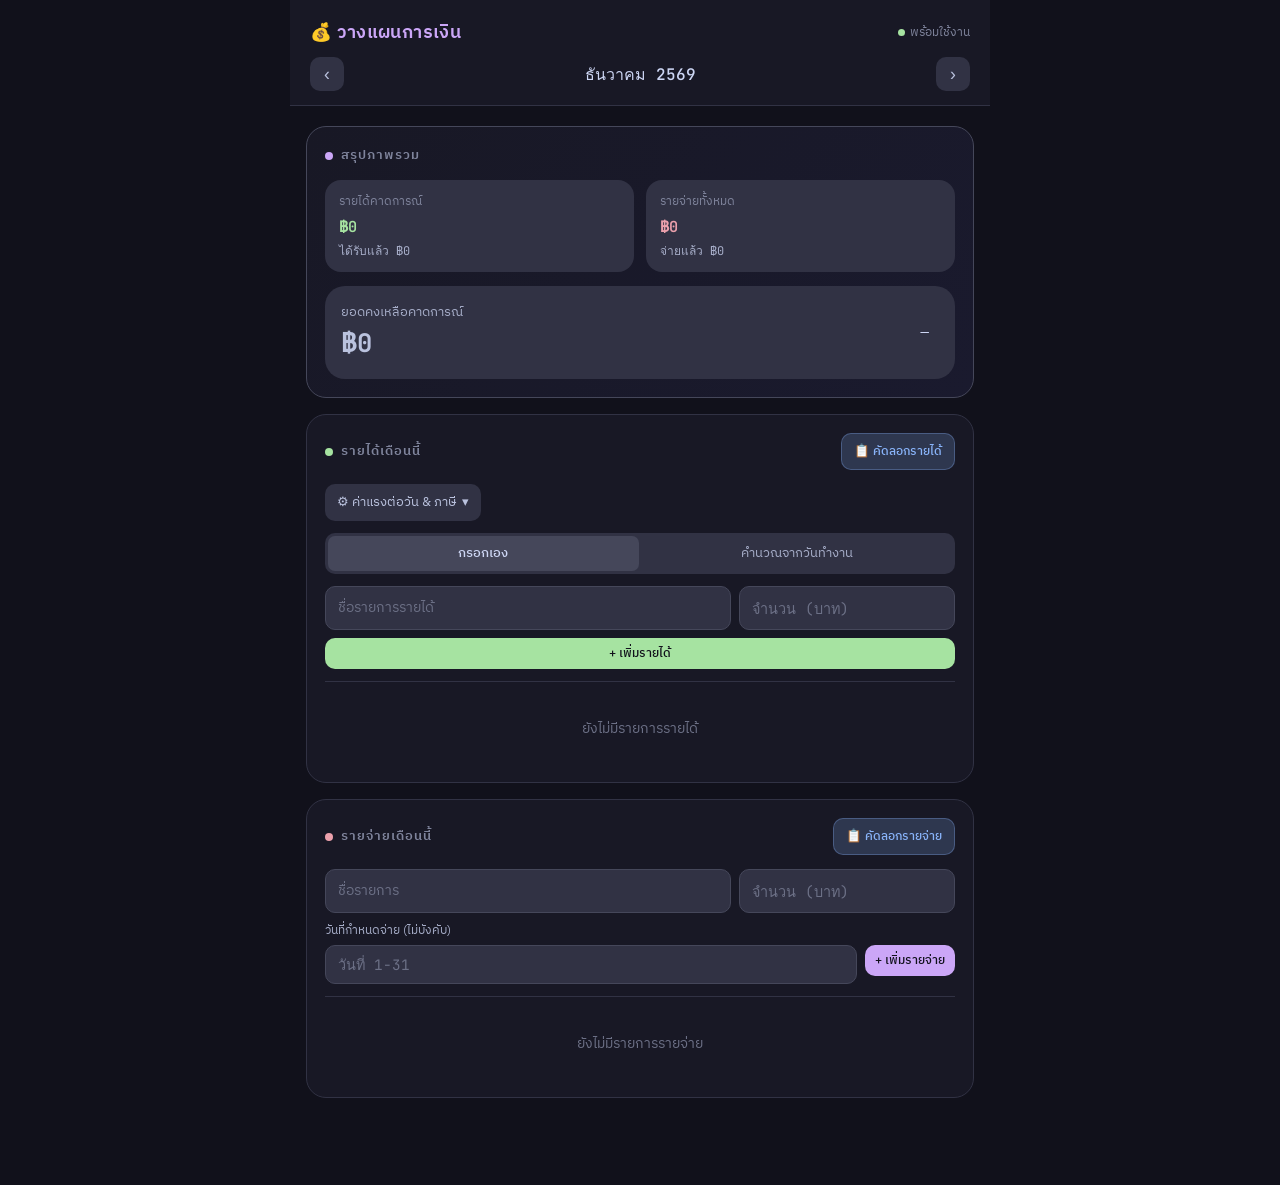
==== monthly-planner.html @ a87d0f96 "init monthly plan" ====
<!DOCTYPE html>
<html lang="th">
<head>
<meta charset="UTF-8">
<meta name="viewport" content="width=device-width, initial-scale=1.0">
<title>วางแผนการเงิน</title>
<link rel="preconnect" href="https://fonts.googleapis.com">
<link href="https://fonts.googleapis.com/css2?family=IBM+Plex+Sans+Thai:wght@300;400;500;600;700&family=JetBrains+Mono:wght@400;500;600&display=swap" rel="stylesheet">
<style>
  *, *::before, *::after { box-sizing: border-box; margin: 0; padding: 0; }
  :root {
    --base: #1e1e2e; --mantle: #181825; --crust: #11111b;
    --surface0: #313244; --surface1: #45475a; --surface2: #585b70;
    --overlay0: #6c7086; --overlay1: #7f849c; --overlay2: #9399b2;
    --subtext0: #a6adc8; --subtext1: #bac2de; --text: #cdd6f4;
    --blue: #89b4fa; --teal: #94e2d5; --green: #a6e3a1;
    --yellow: #f9e2af; --peach: #fab387; --maroon: #eba0ac;
    --red: #f38ba8; --mauve: #cba6f7;
    --r: 16px; --r-sm: 10px; --r-lg: 20px;
  }
  html { font-size: 16px; }
  body { background: var(--crust); color: var(--text); font-family: 'IBM Plex Sans Thai', sans-serif; min-height: 100vh; padding-bottom: 80px; }
  .app { max-width: 700px; margin: 0 auto; padding: 0 16px; }

  .app-header { background: var(--mantle); border-bottom: 1px solid var(--surface0); padding: 18px 20px 14px; margin: 0 -16px 20px; position: sticky; top: 0; z-index: 100; }
  .header-top { display: flex; align-items: center; justify-content: space-between; }
  .header-title { font-size: 1.1rem; font-weight: 600; color: var(--mauve); letter-spacing: .02em; }
  .sync-status { font-size: .72rem; display: flex; align-items: center; gap: 5px; }
  .sync-dot { width: 7px; height: 7px; border-radius: 50%; background: var(--overlay0); }
  .sync-dot.ok { background: var(--green); }
  .sync-dot.busy { background: var(--yellow); animation: pulse .8s infinite; }
  .sync-dot.err { background: var(--red); }
  @keyframes pulse { 0%,100%{opacity:1} 50%{opacity:.4} }
  .month-nav { display: flex; align-items: center; gap: 12px; margin-top: 10px; }
  .month-label { font-family: 'JetBrains Mono', monospace; font-size: 1rem; color: var(--text); font-weight: 500; flex: 1; text-align: center; }
  .nav-btn { background: var(--surface0); border: none; color: var(--subtext1); border-radius: var(--r-sm); width: 34px; height: 34px; cursor: pointer; font-size: 1.1rem; display: flex; align-items: center; justify-content: center; transition: background .15s; }
  .nav-btn:hover { background: var(--surface1); color: var(--text); }

  .card { background: var(--mantle); border-radius: var(--r-lg); border: 1px solid var(--surface0); padding: 18px; margin-bottom: 16px; }
  .card-title { font-size: .8rem; font-weight: 600; letter-spacing: .08em; text-transform: uppercase; color: var(--overlay1); margin-bottom: 14px; display: flex; align-items: center; gap: 8px; }
  .card-title .dot { width: 8px; height: 8px; border-radius: 50%; flex-shrink: 0; }
  .card-title-row { display: flex; align-items: center; justify-content: space-between; margin-bottom: 14px; }
  .card-title-row .card-title { margin-bottom: 0; }

  .summary-card { background: linear-gradient(135deg, var(--mantle) 0%, #1a1a2e 100%); border-color: var(--surface1); }
  .summary-grid { display: grid; grid-template-columns: 1fr 1fr; gap: 12px; margin-bottom: 14px; }
  .summary-item { background: var(--surface0); border-radius: var(--r); padding: 12px 14px; }
  .summary-item-label { font-size: .72rem; color: var(--overlay1); margin-bottom: 4px; }
  .summary-item-value { font-family: 'JetBrains Mono', monospace; font-size: .95rem; font-weight: 600; }
  .summary-item-sub { font-family: 'JetBrains Mono', monospace; font-size: .75rem; color: var(--subtext0); margin-top: 2px; }
  .balance-block { background: var(--surface0); border-radius: var(--r-lg); padding: 16px; display: flex; align-items: center; justify-content: space-between; gap: 12px; }
  .balance-label { font-size: .8rem; color: var(--subtext0); }
  .balance-value { font-family: 'JetBrains Mono', monospace; font-size: 1.6rem; font-weight: 700; }
  .badge { padding: 4px 10px; border-radius: 20px; font-size: .72rem; font-weight: 600; white-space: nowrap; }
  .badge-ok { background: color-mix(in srgb, var(--green) 20%, transparent); color: var(--green); }
  .badge-warn { background: color-mix(in srgb, var(--peach) 20%, transparent); color: var(--peach); }

  .settings-toggle { background: var(--surface0); border: none; color: var(--subtext1); border-radius: var(--r-sm); padding: 8px 12px; font-size: .8rem; cursor: pointer; display: flex; align-items: center; gap: 6px; font-family: 'IBM Plex Sans Thai', sans-serif; transition: background .15s; margin-bottom: 12px; }
  .settings-toggle:hover { background: var(--surface1); color: var(--text); }
  .settings-body { display: none; }
  .settings-body.open { display: block; }
  .settings-row { display: flex; gap: 10px; align-items: flex-end; }
  .field-group { flex: 1; }
  .field-label { font-size: .75rem; color: var(--subtext0); margin-bottom: 5px; }

  input[type=text], input[type=number] { background: var(--surface0); border: 1px solid var(--surface1); color: var(--text); border-radius: var(--r-sm); padding: 9px 12px; font-family: 'IBM Plex Sans Thai', sans-serif; font-size: .9rem; width: 100%; outline: none; transition: border-color .15s; }
  input[type=text]:focus, input[type=number]:focus { border-color: var(--mauve); }
  input[type=number] { font-family: 'JetBrains Mono', monospace; }
  input::placeholder { color: var(--overlay0); }

  .mode-tabs { display: flex; background: var(--surface0); border-radius: var(--r-sm); padding: 3px; gap: 3px; margin-bottom: 12px; }
  .mode-tab { flex: 1; padding: 7px; border: none; border-radius: 7px; cursor: pointer; font-family: 'IBM Plex Sans Thai', sans-serif; font-size: .8rem; background: transparent; color: var(--subtext0); transition: all .15s; }
  .mode-tab.active { background: var(--surface1); color: var(--text); font-weight: 500; }

  .add-form { display: flex; flex-direction: column; gap: 8px; }
  .add-row { display: flex; gap: 8px; }
  .preview-box { background: var(--surface0); border-radius: var(--r-sm); padding: 10px 12px; font-family: 'JetBrains Mono', monospace; font-size: .82rem; color: var(--teal); display: none; }
  .preview-box.show { display: block; }

  .btn { padding: 9px 16px; border-radius: var(--r-sm); border: none; cursor: pointer; font-family: 'IBM Plex Sans Thai', sans-serif; font-size: .85rem; font-weight: 500; transition: opacity .15s; white-space: nowrap; }
  .btn:hover { opacity: .85; }
  .btn-primary { background: var(--mauve); color: var(--crust); }
  .btn-green { background: var(--green); color: var(--crust); }
  .btn-sm { padding: 5px 10px; font-size: .78rem; }
  .btn-ghost { background: var(--surface0); color: var(--subtext1); border: 1px solid var(--surface1); }
  .btn-ghost:hover { background: var(--surface1); color: var(--text); opacity: 1; }
  .btn-copy { background: color-mix(in srgb, var(--blue) 20%, transparent); color: var(--blue); border: 1px solid color-mix(in srgb, var(--blue) 30%, transparent); font-size: .78rem; padding: 7px 12px; }

  .item-list { display: flex; flex-direction: column; gap: 6px; }
  .item { background: var(--surface0); border-radius: var(--r); padding: 11px 12px; display: flex; align-items: center; gap: 10px; border: 1px solid transparent; transition: border-color .15s; }
  .item:hover { border-color: var(--surface1); }
  .item.done { opacity: .5; }
  .item.done .item-name { text-decoration: line-through; color: var(--overlay0); }
  .item-check { width: 20px; height: 20px; border-radius: 6px; border: 2px solid var(--surface2); background: transparent; cursor: pointer; flex-shrink: 0; display: flex; align-items: center; justify-content: center; transition: all .15s; }
  .item-check.checked-green { border-color: var(--green); background: color-mix(in srgb, var(--green) 25%, transparent); }
  .item-check.checked-mauve { border-color: var(--mauve); background: color-mix(in srgb, var(--mauve) 25%, transparent); }
  .item-check svg { display: none; }
  .item-check.checked-green svg, .item-check.checked-mauve svg { display: block; }
  .item-name { flex: 1; font-size: .9rem; min-width: 0; }
  .item-amount { font-family: 'JetBrains Mono', monospace; font-size: .88rem; font-weight: 500; flex-shrink: 0; }
  .item-due { font-size: .73rem; color: var(--overlay1); flex-shrink: 0; }
  .item-actions { display: flex; gap: 2px; flex-shrink: 0; }
  .item-btn { background: transparent; border: none; color: var(--overlay0); cursor: pointer; padding: 3px 5px; border-radius: 4px; font-size: .85rem; transition: color .15s; line-height: 1; }
  .item-btn:hover { color: var(--text); }
  .item-btn.delete:hover { color: var(--red); }
  .item-btn.edit:hover { color: var(--blue); }

  .divider { border: none; border-top: 1px solid var(--surface0); margin: 12px 0; }
  .empty-state { text-align: center; color: var(--overlay0); font-size: .85rem; padding: 24px; }

  /* Paste Modal */
  .modal-overlay { position: fixed; inset: 0; background: rgba(0,0,0,.6); z-index: 200; display: flex; align-items: center; justify-content: center; padding: 20px; opacity: 0; pointer-events: none; transition: opacity .2s; }
  .modal-overlay.open { opacity: 1; pointer-events: all; }
  .modal { background: var(--mantle); border: 1px solid var(--surface1); border-radius: var(--r-lg); padding: 22px; width: 100%; max-width: 360px; }
  .modal-title { font-size: .95rem; font-weight: 600; color: var(--text); margin-bottom: 16px; }
  .modal-body { display: flex; flex-direction: column; gap: 10px; margin-bottom: 16px; }
  .modal-footer { display: flex; gap: 8px; justify-content: flex-end; }
  .month-grid { display: grid; grid-template-columns: repeat(3,1fr); gap: 6px; margin-top: 8px; }
  .month-opt { background: var(--surface0); border: 1px solid var(--surface1); color: var(--subtext1); border-radius: var(--r-sm); padding: 8px 4px; cursor: pointer; font-family: 'IBM Plex Sans Thai', sans-serif; font-size: .8rem; text-align: center; transition: all .15s; }
  .month-opt:hover { background: var(--surface1); color: var(--text); }
  .month-opt.selected { background: color-mix(in srgb, var(--blue) 25%, transparent); border-color: var(--blue); color: var(--blue); }
  .year-row { display: flex; align-items: center; gap: 10px; justify-content: center; margin-bottom: 6px; }
  .year-val { font-family: 'JetBrains Mono', monospace; font-weight: 600; color: var(--text); min-width: 60px; text-align: center; }

  /* Toast */
  .toast { position: fixed; bottom: 24px; left: 50%; transform: translateX(-50%) translateY(20px); background: var(--surface1); color: var(--text); padding: 10px 18px; border-radius: 20px; font-size: .82rem; opacity: 0; transition: all .3s; z-index: 300; white-space: nowrap; pointer-events: none; }
  .toast.show { opacity: 1; transform: translateX(-50%) translateY(0); }

  @media (max-width: 480px) {
    .summary-grid { grid-template-columns: 1fr; }
    .add-row { flex-direction: column; }
    .balance-value { font-size: 1.3rem; }
  }
</style>
</head>
<body>
<div class="app">
  <div class="app-header">
    <div class="header-top">
      <div class="header-title">💰 วางแผนการเงิน</div>
      <div class="sync-status">
        <div class="sync-dot" id="syncDot"></div>
        <span id="syncLabel" style="color:var(--overlay1)">—</span>
      </div>
    </div>
    <div class="month-nav">
      <button class="nav-btn" id="prevMonthBtn">‹</button>
      <div class="month-label" id="monthLabel">—</div>
      <button class="nav-btn" id="nextMonthBtn">›</button>
    </div>
  </div>

  <!-- Summary -->
  <div class="card summary-card">
    <div class="card-title"><span class="dot" style="background:var(--mauve)"></span>สรุปภาพรวม</div>
    <div class="summary-grid">
      <div class="summary-item">
        <div class="summary-item-label">รายได้คาดการณ์</div>
        <div class="summary-item-value" style="color:var(--green)" id="sumIncome">฿0</div>
        <div class="summary-item-sub" id="sumIncomeReceived">ได้รับแล้ว ฿0</div>
      </div>
      <div class="summary-item">
        <div class="summary-item-label">รายจ่ายทั้งหมด</div>
        <div class="summary-item-value" style="color:var(--maroon)" id="sumExpense">฿0</div>
        <div class="summary-item-sub" id="sumExpensePaid">จ่ายแล้ว ฿0</div>
      </div>
    </div>
    <div class="balance-block">
      <div>
        <div class="balance-label">ยอดคงเหลือคาดการณ์</div>
        <div class="balance-value" id="balanceValue">฿0</div>
      </div>
      <span class="badge" id="balanceBadge">—</span>
    </div>
    <div id="copyBanner" style="display:none;margin-top:12px;">
      <button class="btn btn-copy" id="copyFromPrevBtn">📋 คัดลอกรายการจากเดือนก่อนหน้า</button>
    </div>
  </div>

  <!-- Income -->
  <div class="card">
    <div class="card-title-row">
      <div class="card-title"><span class="dot" style="background:var(--green)"></span>รายได้เดือนนี้</div>
      <button class="btn btn-copy btn-sm" id="copyIncomeBtn">📋 คัดลอกรายได้</button>
    </div>
    <button class="settings-toggle" id="settingsToggle">⚙ ค่าแรงต่อวัน & ภาษี <span id="settingsChevron">▾</span></button>
    <div class="settings-body" id="settingsBody">
      <div class="settings-row">
        <div class="field-group">
          <div class="field-label">ค่าแรงต่อวัน (บาท)</div>
          <input type="number" id="dailyWage" placeholder="เช่น 800" min="0">
        </div>
        <div class="field-group">
          <div class="field-label">ภาษีหัก ณ ที่จ่าย (%)</div>
          <input type="number" id="taxRate" placeholder="เช่น 3" min="0" max="100" step="0.1">
        </div>
        <button class="btn btn-ghost btn-sm" id="saveProfileBtn" style="margin-bottom:1px">บันทึก</button>
      </div>
      <div style="margin-top:8px;font-size:.75rem;color:var(--overlay1)" id="profileStatus"></div>
      <hr class="divider">
    </div>
    <div class="mode-tabs">
      <button class="mode-tab active" data-mode="manual">กรอกเอง</button>
      <button class="mode-tab" data-mode="calc">คำนวณจากวันทำงาน</button>
    </div>
    <div id="modeManual" class="add-form">
      <div class="add-row">
        <input type="text" id="incomeNameManual" placeholder="ชื่อรายการรายได้" style="flex:2">
        <input type="number" id="incomeAmountManual" placeholder="จำนวน (บาท)" style="flex:1">
      </div>
      <button class="btn btn-green btn-sm" id="addIncomeManualBtn">+ เพิ่มรายได้</button>
    </div>
    <div id="modeCalc" class="add-form" style="display:none">
      <div class="add-row">
        <input type="text" id="incomeNameCalc" placeholder="ชื่อรายการ" style="flex:2">
        <input type="number" id="workDays" placeholder="จำนวนวัน" style="flex:1" min="0">
      </div>
      <div class="preview-box" id="calcPreview"></div>
      <button class="btn btn-green btn-sm" id="addIncomeCalcBtn">+ เพิ่มรายได้</button>
    </div>
    <hr class="divider">
    <div class="item-list" id="incomeList"></div>
  </div>

  <!-- Expense -->
  <div class="card">
    <div class="card-title-row">
      <div class="card-title"><span class="dot" style="background:var(--maroon)"></span>รายจ่ายเดือนนี้</div>
      <button class="btn btn-copy btn-sm" id="copyExpenseBtn">📋 คัดลอกรายจ่าย</button>
    </div>
    <div class="add-form">
      <div class="add-row">
        <input type="text" id="expenseName" placeholder="ชื่อรายการ" style="flex:2">
        <input type="number" id="expenseAmount" placeholder="จำนวน (บาท)" style="flex:1">
      </div>
      <div class="add-row" style="align-items:center">
        <div class="field-group">
          <div class="field-label">วันที่กำหนดจ่าย (ไม่บังคับ)</div>
          <input type="number" id="expenseDueDay" placeholder="วันที่ 1-31" min="1" max="31">
        </div>
        <button class="btn btn-primary btn-sm" id="addExpenseBtn" style="margin-top:16px">+ เพิ่มรายจ่าย</button>
      </div>
    </div>
    <hr class="divider">
    <div class="item-list" id="expenseList"></div>
  </div>
</div>

<!-- Paste Modal -->
<div class="modal-overlay" id="pasteModal">
  <div class="modal">
    <div class="modal-title" id="pasteModalTitle">วางรายการไปยังเดือน</div>
    <div class="modal-body">
      <div style="font-size:.8rem;color:var(--subtext0)" id="pasteModalDesc"></div>
      <div class="year-row">
        <button class="nav-btn" id="pasteYearPrev">‹</button>
        <div class="year-val" id="pasteYearLabel">—</div>
        <button class="nav-btn" id="pasteYearNext">›</button>
      </div>
      <div class="month-grid" id="pasteMonthGrid"></div>
    </div>
    <div class="modal-footer">
      <button class="btn btn-ghost btn-sm" id="pasteModalCancel">ยกเลิก</button>
      <button class="btn btn-primary btn-sm" id="pasteModalConfirm">วางรายการ</button>
    </div>
  </div>
</div>

<div class="toast" id="toast"></div>

<script>
// ── Config ──
const WEBAPP_URL = 'https://script.google.com/macros/s/AKfycbwWIS2KFK9ETJGnzeXCsf8e50ImvJP0zMa9ZQItt1Hue8EWRRq08ggmsP69TBvv2QJWAA/exec';

// ── State ──
const MONTHS_TH = ['มกราคม','กุมภาพันธ์','มีนาคม','เมษายน','พฤษภาคม','มิถุนายน',
                   'กรกฎาคม','สิงหาคม','กันยายน','ตุลาคม','พฤศจิกายน','ธันวาคม'];
let currentYear = new Date().getFullYear();
let currentMonth = new Date().getMonth();
let plans = {};
let profile = { dailyWage: 0, taxRate: 0 };
let incomeMode = 'manual';
let clipboard = null;
let pasteTargetYear = currentYear;
let pasteTargetMonth = currentMonth;
let saveTimer = null;

function monthKey(y, m) { return MONTHS_TH[m]; }
function currentKey() { return monthKey(currentYear, currentMonth); }
function prevKey() {
  let m = currentMonth - 1, y = currentYear;
  if (m < 0) { m = 11; y--; }
  return monthKey(y, m);
}
function getMonthData(key) {
  if (!plans[key]) plans[key] = { incomes: [], expenses: [] };
  return plans[key];
}
function fmt(n) { return '฿' + Number(n||0).toLocaleString('th-TH', {minimumFractionDigits:0,maximumFractionDigits:2}); }
function uid() { return Date.now().toString(36) + Math.random().toString(36).slice(2,6); }
function escHtml(s) { return String(s).replace(/&/g,'&amp;').replace(/</g,'&lt;').replace(/>/g,'&gt;'); }

// ── Toast ──
function showToast(msg, dur=2000) {
  const t = document.getElementById('toast');
  t.textContent = msg; t.classList.add('show');
  setTimeout(() => t.classList.remove('show'), dur);
}

// ── Sync status ──
function setSyncStatus(state, label) {
  const dot = document.getElementById('syncDot');
  const lbl = document.getElementById('syncLabel');
  dot.className = 'sync-dot ' + state;
  lbl.textContent = label;
}

// ── Apps Script API ──
async function writeSheet(sheetName, rows) {
  const res = await fetch(WEBAPP_URL, {
    method: 'POST',
    headers: { 'Content-Type': 'text/plain' },
    body: JSON.stringify({ sheet: sheetName, rows })
  });
  const data = await res.json();
  if (!data.ok) throw new Error('write failed');
}

async function readSheet(sheetName) {
  try {
    const url = `${WEBAPP_URL}?sheet=${encodeURIComponent(sheetName)}`;
    const res = await fetch(url);
    const data = await res.json();
    return data.values || [];
  } catch { return null; }
}

// ── Save / Load ──
async function saveMonthToSheets(key) {
  setSyncStatus('busy', 'กำลังบันทึก...');
  try {
    const d = getMonthData(key);
    const rows = [['type','id','name','amount','done','dueDay']];
    for (const x of d.incomes) rows.push(['income', x.id, x.name, x.amount, x.done?'1':'0', '']);
    for (const x of d.expenses) rows.push(['expense', x.id, x.name, x.amount, x.done?'1':'0', x.dueDay||'']);
    await writeSheet(key, rows);
    setSyncStatus('ok', 'บันทึกแล้ว');
  } catch(e) {
    setSyncStatus('err', 'บันทึกไม่สำเร็จ');
    showToast('❌ บันทึกไม่สำเร็จ ตรวจสอบการเชื่อมต่อ');
  }
}

async function saveProfileToSheets() {
  try {
    await writeSheet('ตั้งค่า', [['dailyWage','taxRate'], [profile.dailyWage, profile.taxRate]]);
  } catch {}
}

async function loadMonthFromSheets(key) {
  const rows = await readSheet(key);
  if (!rows || rows.length < 2) { plans[key] = { incomes: [], expenses: [] }; return; }
  const incomes = [], expenses = [];
  for (let i = 1; i < rows.length; i++) {
    const [type, id, name, amount, done, dueDay] = rows[i];
    if (!type) continue;
    const item = { id: id||uid(), name: name||'', amount: +amount||0, done: done==='1' };
    if (type === 'income') incomes.push(item);
    else if (type === 'expense') expenses.push({ ...item, dueDay: dueDay ? +dueDay : null });
  }
  plans[key] = { incomes, expenses };
}

async function loadProfileFromSheets() {
  const rows = await readSheet('ตั้งค่า');
  if (rows && rows.length >= 2) {
    profile.dailyWage = +rows[1][0] || 0;
    profile.taxRate = +rows[1][1] || 0;
  }
}

// debounce save
function scheduleSave(key) {
  clearTimeout(saveTimer);
  saveTimer = setTimeout(() => saveMonthToSheets(key), 800);
}

// ── Summary ──
function updateSummary() {
  const d = getMonthData(currentKey());
  const totalIncome = d.incomes.reduce((s,x)=>s+(+x.amount||0),0);
  const receivedIncome = d.incomes.filter(x=>x.done).reduce((s,x)=>s+(+x.amount||0),0);
  const totalExpense = d.expenses.reduce((s,x)=>s+(+x.amount||0),0);
  const paidExpense = d.expenses.filter(x=>x.done).reduce((s,x)=>s+(+x.amount||0),0);
  const pendingExpense = totalExpense - paidExpense;
  const balance = totalIncome - totalExpense;
  document.getElementById('sumIncome').textContent = fmt(totalIncome);
  document.getElementById('sumIncomeReceived').textContent = 'ได้รับแล้ว ' + fmt(receivedIncome);
  document.getElementById('sumExpense').textContent = fmt(totalExpense);
  document.getElementById('sumExpensePaid').textContent = 'จ่ายแล้ว ' + fmt(paidExpense);
  const bv = document.getElementById('balanceValue');
  const bb = document.getElementById('balanceBadge');
  bv.textContent = fmt(balance);
  if (pendingExpense <= 0 && totalExpense > 0) {
    bv.style.color='var(--green)'; bb.className='badge badge-ok'; bb.textContent='✓ จ่ายครบแล้ว';
  } else if (pendingExpense > 0) {
    bv.style.color = balance >= 0 ? 'var(--yellow)' : 'var(--red)';
    bb.className='badge badge-warn'; bb.textContent=`ค้างจ่าย ${fmt(pendingExpense)}`;
  } else {
    bv.style.color='var(--subtext1)'; bb.className='badge'; bb.textContent='—';
  }
  const pk=prevKey(), pd=plans[pk];
  const isEmpty = d.incomes.length===0 && d.expenses.length===0;
  const hasPrev = pd && (pd.incomes.length>0 || pd.expenses.length>0);
  document.getElementById('copyBanner').style.display = (isEmpty&&hasPrev)?'block':'none';
}

// ── Render ──
const chkSVG = c => `<svg width="10" height="8" viewBox="0 0 10 8" fill="none"><polyline points="1,4 4,7 9,1" stroke="${c}" stroke-width="2" stroke-linecap="round" stroke-linejoin="round"/></svg>`;

function renderIncomes() {
  const d = getMonthData(currentKey());
  const list = document.getElementById('incomeList');
  if (!d.incomes.length) { list.innerHTML='<div class="empty-state">ยังไม่มีรายการรายได้</div>'; return; }
  list.innerHTML = d.incomes.map((x,i)=>`
    <div class="item ${x.done?'done':''}">
      <button class="item-check ${x.done?'checked-green':''}" data-action="check" data-type="income" data-i="${i}">${chkSVG('var(--green)')}</button>
      <span class="item-name">${escHtml(x.name)}</span>
      <span class="item-amount" style="color:var(--green)">${fmt(x.amount)}</span>
      <div class="item-actions">
        <button class="item-btn edit" data-action="edit" data-type="income" data-i="${i}">✎</button>
        <button class="item-btn delete" data-action="delete" data-type="income" data-i="${i}">✕</button>
      </div>
    </div>`).join('');
}

function renderExpenses() {
  const d = getMonthData(currentKey());
  const sorted = [...d.expenses].map((x,i)=>({...x,_i:i})).sort((a,b)=>{
    if (!a.dueDay&&!b.dueDay) return 0;
    if (!a.dueDay) return 1; if (!b.dueDay) return -1;
    return (+a.dueDay)-(+b.dueDay);
  });
  const list = document.getElementById('expenseList');
  if (!sorted.length) { list.innerHTML='<div class="empty-state">ยังไม่มีรายการรายจ่าย</div>'; return; }
  list.innerHTML = sorted.map(x=>`
    <div class="item ${x.done?'done':''}">
      <button class="item-check ${x.done?'checked-mauve':''}" data-action="check" data-type="expense" data-i="${x._i}">${chkSVG('var(--mauve)')}</button>
      ${x.dueDay?`<span class="item-due">วัน ${x.dueDay}</span>`:''}
      <span class="item-name">${escHtml(x.name)}</span>
      <span class="item-amount" style="color:var(--maroon)">${fmt(x.amount)}</span>
      <div class="item-actions">
        <button class="item-btn edit" data-action="edit" data-type="expense" data-i="${x._i}">✎</button>
        <button class="item-btn delete" data-action="delete" data-type="expense" data-i="${x._i}">✕</button>
      </div>
    </div>`).join('');
}

function renderAll() {
  document.getElementById('monthLabel').textContent = `${MONTHS_TH[currentMonth]} ${currentYear+543}`;
  updateSummary(); renderIncomes(); renderExpenses(); updateProfileUI();
}

function updateProfileUI() {
  document.getElementById('dailyWage').value = profile.dailyWage||'';
  document.getElementById('taxRate').value = profile.taxRate||'';
  if (profile.dailyWage) document.getElementById('profileStatus').textContent =
    `ค่าแรงต่อวัน: ${fmt(profile.dailyWage)} | ภาษี: ${profile.taxRate||0}%`;
}

// ── Inline edit ──
function openEdit(type, idx) {
  const d = getMonthData(currentKey());
  const arr = type==='income' ? d.incomes : d.expenses;
  const x = arr[idx];
  const listEl = document.getElementById(type==='income'?'incomeList':'expenseList');
  let targetEl = null;
  listEl.querySelectorAll('.item').forEach(el => {
    if (el.querySelector(`[data-action="edit"][data-i="${idx}"]`)) targetEl = el;
  });
  if (!targetEl) return;
  const nameSpan = targetEl.querySelector('.item-name');
  const amountSpan = targetEl.querySelector('.item-amount');
  const actions = targetEl.querySelector('.item-actions');
  const dueSpan = targetEl.querySelector('.item-due');
  const nameInput = Object.assign(document.createElement('input'), {type:'text',value:x.name,style:'flex:2'});
  const amountInput = Object.assign(document.createElement('input'), {type:'number',value:x.amount,style:'flex:1;min-width:80px'});
  let dueInput = null;
  if (type==='expense') {
    dueInput = Object.assign(document.createElement('input'), {type:'number',value:x.dueDay||'',placeholder:'วัน',style:'width:52px;flex-shrink:0'});
    if (dueSpan) dueSpan.replaceWith(dueInput); else targetEl.insertBefore(dueInput, nameSpan);
  }
  nameSpan.replaceWith(nameInput); amountSpan.replaceWith(amountInput); nameInput.focus(); nameInput.select();
  const saveBtn = Object.assign(document.createElement('button'), {className:'item-btn',textContent:'✓',style:'color:var(--green)'});
  const cancelBtn = Object.assign(document.createElement('button'), {className:'item-btn',textContent:'✕',style:'color:var(--overlay0)'});
  actions.innerHTML=''; actions.appendChild(saveBtn); actions.appendChild(cancelBtn);
  async function doSave() {
    const n=nameInput.value.trim(), a=+amountInput.value;
    if (!n||!a) return;
    arr[idx].name=n; arr[idx].amount=a;
    if (type==='expense'&&dueInput) arr[idx].dueDay=dueInput.value?+dueInput.value:null;
    renderAll(); scheduleSave(currentKey());
  }
  saveBtn.onclick=doSave; cancelBtn.onclick=()=>renderAll();
  [nameInput,amountInput].forEach(inp=>inp.addEventListener('keydown',e=>{if(e.key==='Enter')doSave();if(e.key==='Escape')renderAll();}));
}

// ── Item click handler ──
function handleItemClick(e) {
  const btn = e.target.closest('[data-action]');
  if (!btn) return;
  const {action,type,i:iStr} = btn.dataset; const i=+iStr;
  const d = getMonthData(currentKey());
  if (action==='check') {
    if (type==='income') d.incomes[i].done=!d.incomes[i].done;
    else d.expenses[i].done=!d.expenses[i].done;
    renderAll(); scheduleSave(currentKey());
  } else if (action==='delete') {
    if (type==='income') d.incomes.splice(i,1);
    else d.expenses.splice(i,1);
    renderAll(); scheduleSave(currentKey());
  } else if (action==='edit') {
    openEdit(type,i);
  }
}
document.getElementById('incomeList').addEventListener('click', handleItemClick);
document.getElementById('expenseList').addEventListener('click', handleItemClick);

// ── Month nav ──
async function goMonth(dy) {
  currentMonth+=dy;
  if (currentMonth<0){currentMonth=11;currentYear--;}
  if (currentMonth>11){currentMonth=0;currentYear++;}
  setSyncStatus('busy','กำลังโหลด...');
  await loadMonthFromSheets(currentKey());
  setSyncStatus('ok','โหลดแล้ว');
  renderAll();
}
document.getElementById('prevMonthBtn').onclick = ()=>goMonth(-1);
document.getElementById('nextMonthBtn').onclick = ()=>goMonth(1);

// ── Settings ──
document.getElementById('settingsToggle').onclick = () => {
  const b=document.getElementById('settingsBody'), c=document.getElementById('settingsChevron');
  b.classList.toggle('open'); c.textContent=b.classList.contains('open')?'▴':'▾';
};
document.getElementById('saveProfileBtn').onclick = async () => {
  profile.dailyWage=+document.getElementById('dailyWage').value||0;
  profile.taxRate=+document.getElementById('taxRate').value||0;
  await saveProfileToSheets();
  document.getElementById('profileStatus').textContent=`✓ บันทึกแล้ว — ค่าแรง ${fmt(profile.dailyWage)} / ภาษี ${profile.taxRate}%`;
  setTimeout(()=>updateProfileUI(),2000);
};

// ── Mode tabs ──
document.querySelectorAll('.mode-tab').forEach(btn=>{
  btn.onclick=()=>{
    document.querySelectorAll('.mode-tab').forEach(b=>b.classList.remove('active'));
    btn.classList.add('active'); incomeMode=btn.dataset.mode;
    document.getElementById('modeManual').style.display=incomeMode==='manual'?'flex':'none';
    document.getElementById('modeCalc').style.display=incomeMode==='calc'?'flex':'none';
  };
});
document.getElementById('modeManual').style.display='flex';

// ── Calc preview ──
document.getElementById('workDays').oninput = () => {
  const days=+document.getElementById('workDays').value||0, box=document.getElementById('calcPreview');
  if (!days||!profile.dailyWage){box.classList.remove('show');return;}
  const gross=days*profile.dailyWage, tax=gross*(profile.taxRate/100), net=gross-tax;
  box.classList.add('show');
  box.textContent=`${days} วัน × ${fmt(profile.dailyWage)} − ภาษี ${profile.taxRate||0}% (${fmt(tax)}) = ${fmt(net)}`;
};

// ── Add income (manual) ──
document.getElementById('addIncomeManualBtn').onclick = async () => {
  const name=document.getElementById('incomeNameManual').value.trim();
  const amount=+document.getElementById('incomeAmountManual').value;
  if (!name||!amount) return;
  getMonthData(currentKey()).incomes.push({id:uid(),name,amount,done:false});
  document.getElementById('incomeNameManual').value='';
  document.getElementById('incomeAmountManual').value='';
  renderAll(); scheduleSave(currentKey());
};

// ── Add income (calc) ──
document.getElementById('addIncomeCalcBtn').onclick = async () => {
  const name=document.getElementById('incomeNameCalc').value.trim();
  const days=+document.getElementById('workDays').value||0;
  if (!name||!days||!profile.dailyWage){
    if(!profile.dailyWage){document.getElementById('settingsBody').classList.add('open');document.getElementById('settingsChevron').textContent='▴';}
    return;
  }
  const gross=days*profile.dailyWage, net=gross-gross*(profile.taxRate/100);
  getMonthData(currentKey()).incomes.push({id:uid(),name,amount:net,done:false});
  document.getElementById('incomeNameCalc').value='';
  document.getElementById('workDays').value='';
  document.getElementById('calcPreview').classList.remove('show');
  renderAll(); scheduleSave(currentKey());
};

// ── Add expense ──
document.getElementById('addExpenseBtn').onclick = async () => {
  const name=document.getElementById('expenseName').value.trim();
  const amount=+document.getElementById('expenseAmount').value;
  const dueDay=document.getElementById('expenseDueDay').value;
  if (!name||!amount) return;
  getMonthData(currentKey()).expenses.push({id:uid(),name,amount,dueDay:dueDay?+dueDay:null,done:false});
  document.getElementById('expenseName').value='';
  document.getElementById('expenseAmount').value='';
  document.getElementById('expenseDueDay').value='';
  renderAll(); scheduleSave(currentKey());
};

// ── Copy from prev ──
document.getElementById('copyFromPrevBtn').onclick = async () => {
  const pk=prevKey(), pd=plans[pk]; if (!pd) return;
  const cur=getMonthData(currentKey());
  cur.incomes=pd.incomes.map(x=>({...x,id:uid(),done:false}));
  cur.expenses=pd.expenses.map(x=>({...x,id:uid(),done:false}));
  renderAll(); scheduleSave(currentKey());
};

// ── Paste modal ──
function openPasteModal(type) {
  const d=getMonthData(currentKey());
  const items=type==='income'?d.incomes:d.expenses;
  const label=type==='income'?'รายได้':'รายจ่าย';
  if (!items.length){showToast(`ไม่มี${label}ในเดือนนี้`);return;}
  clipboard={type,items:JSON.parse(JSON.stringify(items)),label};
  let ty=currentYear,tm=currentMonth+1;
  if(tm>11){tm=0;ty++;}
  pasteTargetYear=ty; pasteTargetMonth=tm;
  document.getElementById('pasteModalTitle').textContent=`วาง${label}ไปยังเดือน`;
  document.getElementById('pasteModalDesc').textContent=`${items.length} รายการจาก ${MONTHS_TH[currentMonth]} ${currentYear+543}`;
  renderPasteGrid();
  document.getElementById('pasteModal').classList.add('open');
}
function renderPasteGrid() {
  document.getElementById('pasteYearLabel').textContent=`${pasteTargetYear+543}`;
  const grid=document.getElementById('pasteMonthGrid');
  grid.innerHTML=MONTHS_TH.map((m,i)=>`<button class="month-opt ${i===pasteTargetMonth?'selected':''}" data-m="${i}">${m.slice(0,3)}</button>`).join('');
  grid.querySelectorAll('.month-opt').forEach(btn=>{btn.onclick=()=>{pasteTargetMonth=+btn.dataset.m;renderPasteGrid();};});
}
function closePasteModal(){document.getElementById('pasteModal').classList.remove('open');clipboard=null;}
document.getElementById('pasteYearPrev').onclick=()=>{pasteTargetYear--;renderPasteGrid();};
document.getElementById('pasteYearNext').onclick=()=>{pasteTargetYear++;renderPasteGrid();};
document.getElementById('pasteModalCancel').onclick=closePasteModal;
document.getElementById('pasteModal').addEventListener('click',e=>{if(e.target===document.getElementById('pasteModal'))closePasteModal();});
document.getElementById('pasteModalConfirm').onclick=async()=>{
  if(!clipboard)return;
  const tk=monthKey(pasteTargetYear,pasteTargetMonth);
  await loadMonthFromSheets(tk);
  const target=getMonthData(tk);
  const newItems=clipboard.items.map(x=>({...x,id:uid(),done:false}));
  if(clipboard.type==='income') target.incomes=[...target.incomes,...newItems];
  else target.expenses=[...target.expenses,...newItems];
  await saveMonthToSheets(tk);
  closePasteModal();
  currentYear=pasteTargetYear; currentMonth=pasteTargetMonth;
  renderAll();
  showToast(`✓ วางรายการไปยัง ${MONTHS_TH[pasteTargetMonth]} ${pasteTargetYear+543} แล้ว`);
};
document.getElementById('copyIncomeBtn').onclick=()=>openPasteModal('income');
document.getElementById('copyExpenseBtn').onclick=()=>openPasteModal('expense');

// Enter shortcuts
['incomeNameManual','incomeAmountManual'].forEach(id=>document.getElementById(id).addEventListener('keydown',e=>{if(e.key==='Enter')document.getElementById('addIncomeManualBtn').click();}));
['incomeNameCalc','workDays'].forEach(id=>document.getElementById(id).addEventListener('keydown',e=>{if(e.key==='Enter')document.getElementById('addIncomeCalcBtn').click();}));
['expenseName','expenseAmount','expenseDueDay'].forEach(id=>document.getElementById(id).addEventListener('keydown',e=>{if(e.key==='Enter')document.getElementById('addExpenseBtn').click();}));

// ── Init ──
(async () => {
  setSyncStatus('busy','กำลังโหลด...');
  await Promise.all([loadMonthFromSheets(currentKey()), loadProfileFromSheets()]);
  setSyncStatus('ok','พร้อมใช้งาน');
  renderAll();
})();
</script>
</body>
</html>
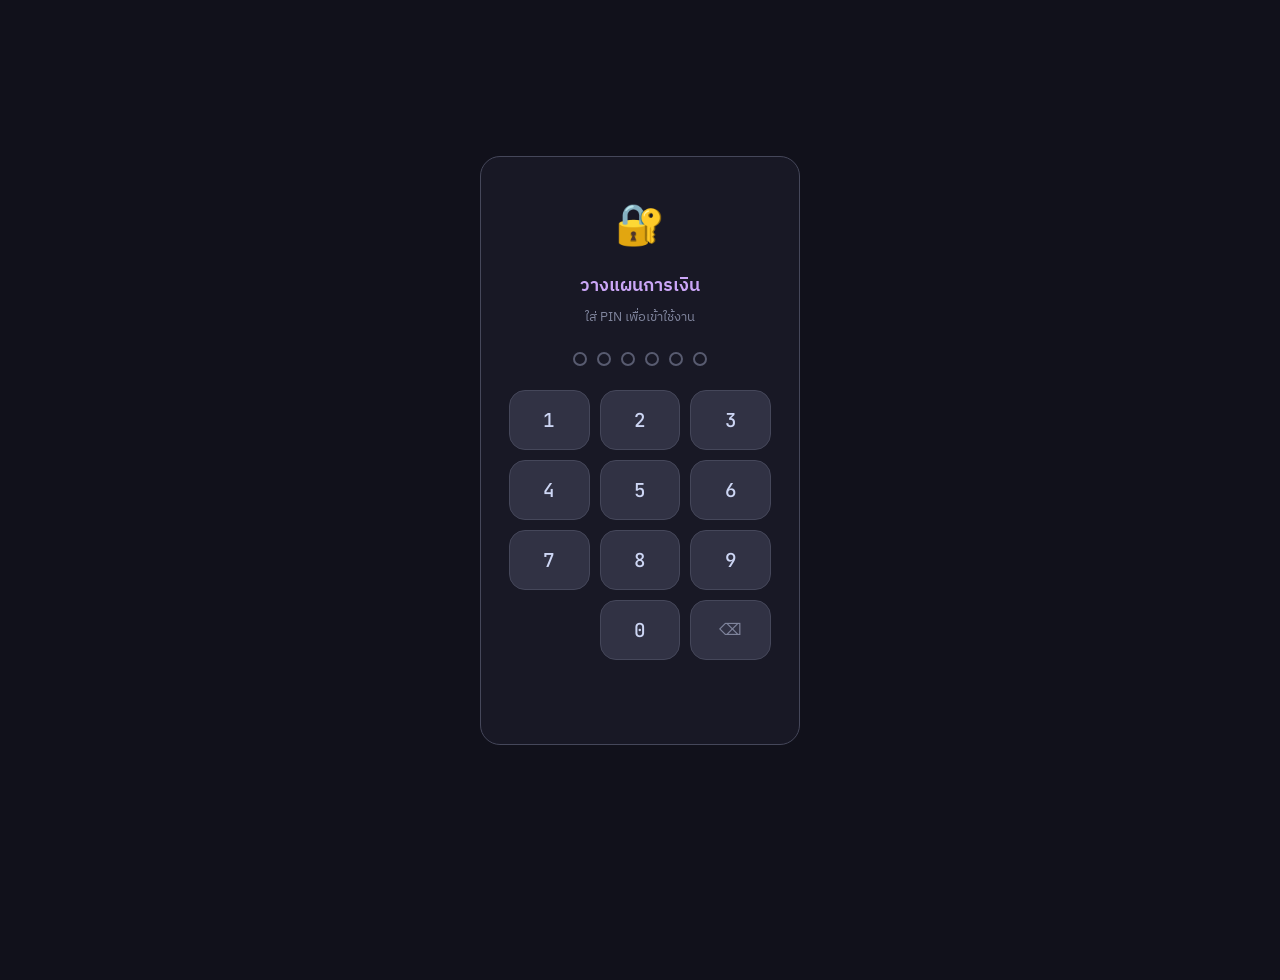
==== commit 753bf3d2: "make pin" ====
--- a/monthly-planner.html
+++ b/monthly-planner.html
@@ -11,7 +11,7 @@
   :root {
     --base: #1e1e2e; --mantle: #181825; --crust: #11111b;
     --surface0: #313244; --surface1: #45475a; --surface2: #585b70;
-    --overlay0: #6c7086; --overlay1: #7f849c; --overlay2: #9399b2;
+    --overlay0: #6c7086; --overlay1: #7f849c;
     --subtext0: #a6adc8; --subtext1: #bac2de; --text: #cdd6f4;
     --blue: #89b4fa; --teal: #94e2d5; --green: #a6e3a1;
     --yellow: #f9e2af; --peach: #fab387; --maroon: #eba0ac;
@@ -22,15 +22,50 @@
   body { background: var(--crust); color: var(--text); font-family: 'IBM Plex Sans Thai', sans-serif; min-height: 100vh; padding-bottom: 80px; }
   .app { max-width: 700px; margin: 0 auto; padding: 0 16px; }
 
+  /* ── PIN Screen ── */
+  #pinScreen {
+    min-height: 100vh; display: flex; align-items: center; justify-content: center; padding: 20px;
+  }
+  .pin-card {
+    background: var(--mantle); border: 1px solid var(--surface1); border-radius: var(--r-lg);
+    padding: 36px 28px; width: 100%; max-width: 320px; text-align: center;
+  }
+  .pin-icon { font-size: 2.5rem; margin-bottom: 12px; }
+  .pin-title { font-size: 1.1rem; font-weight: 600; color: var(--mauve); margin-bottom: 6px; }
+  .pin-subtitle { font-size: .82rem; color: var(--overlay1); margin-bottom: 24px; }
+  .pin-dots { display: flex; gap: 10px; justify-content: center; margin-bottom: 24px; }
+  .pin-dot {
+    width: 14px; height: 14px; border-radius: 50%;
+    border: 2px solid var(--surface2); background: transparent; transition: all .15s;
+  }
+  .pin-dot.filled { background: var(--mauve); border-color: var(--mauve); }
+  .pin-numpad { display: grid; grid-template-columns: repeat(3, 1fr); gap: 10px; }
+  .pin-key {
+    background: var(--surface0); border: 1px solid var(--surface1); color: var(--text);
+    border-radius: var(--r); padding: 16px; font-size: 1.2rem; font-weight: 500;
+    cursor: pointer; font-family: 'JetBrains Mono', monospace;
+    transition: background .1s, transform .1s; user-select: none;
+  }
+  .pin-key:active { background: var(--surface1); transform: scale(.95); }
+  .pin-key.del { font-size: 1rem; color: var(--overlay1); }
+  .pin-key.empty { background: transparent; border-color: transparent; cursor: default; }
+  .pin-error { color: var(--red); font-size: .82rem; margin-top: 14px; min-height: 20px; }
+  .pin-loading { color: var(--overlay1); font-size: .82rem; margin-top: 14px; }
+
+  /* ── Main App ── */
+  #mainApp { display: none; }
   .app-header { background: var(--mantle); border-bottom: 1px solid var(--surface0); padding: 18px 20px 14px; margin: 0 -16px 20px; position: sticky; top: 0; z-index: 100; }
   .header-top { display: flex; align-items: center; justify-content: space-between; }
   .header-title { font-size: 1.1rem; font-weight: 600; color: var(--mauve); letter-spacing: .02em; }
+  .header-right { display: flex; align-items: center; gap: 10px; }
   .sync-status { font-size: .72rem; display: flex; align-items: center; gap: 5px; }
   .sync-dot { width: 7px; height: 7px; border-radius: 50%; background: var(--overlay0); }
   .sync-dot.ok { background: var(--green); }
   .sync-dot.busy { background: var(--yellow); animation: pulse .8s infinite; }
   .sync-dot.err { background: var(--red); }
   @keyframes pulse { 0%,100%{opacity:1} 50%{opacity:.4} }
+  .logout-btn { background: transparent; border: none; color: var(--overlay1); cursor: pointer; font-size: .8rem; padding: 4px 8px; border-radius: var(--r-sm); transition: color .15s; }
+  .logout-btn:hover { color: var(--red); }
   .month-nav { display: flex; align-items: center; gap: 12px; margin-top: 10px; }
   .month-label { font-family: 'JetBrains Mono', monospace; font-size: 1rem; color: var(--text); font-weight: 500; flex: 1; text-align: center; }
   .nav-btn { background: var(--surface0); border: none; color: var(--subtext1); border-radius: var(--r-sm); width: 34px; height: 34px; cursor: pointer; font-size: 1.1rem; display: flex; align-items: center; justify-content: center; transition: background .15s; }
@@ -108,7 +143,6 @@
   .divider { border: none; border-top: 1px solid var(--surface0); margin: 12px 0; }
   .empty-state { text-align: center; color: var(--overlay0); font-size: .85rem; padding: 24px; }
 
-  /* Paste Modal */
   .modal-overlay { position: fixed; inset: 0; background: rgba(0,0,0,.6); z-index: 200; display: flex; align-items: center; justify-content: center; padding: 20px; opacity: 0; pointer-events: none; transition: opacity .2s; }
   .modal-overlay.open { opacity: 1; pointer-events: all; }
   .modal { background: var(--mantle); border: 1px solid var(--surface1); border-radius: var(--r-lg); padding: 22px; width: 100%; max-width: 360px; }
@@ -122,7 +156,6 @@
   .year-row { display: flex; align-items: center; gap: 10px; justify-content: center; margin-bottom: 6px; }
   .year-val { font-family: 'JetBrains Mono', monospace; font-weight: 600; color: var(--text); min-width: 60px; text-align: center; }
 
-  /* Toast */
   .toast { position: fixed; bottom: 24px; left: 50%; transform: translateX(-50%) translateY(20px); background: var(--surface1); color: var(--text); padding: 10px 18px; border-radius: 20px; font-size: .82rem; opacity: 0; transition: all .3s; z-index: 300; white-space: nowrap; pointer-events: none; }
   .toast.show { opacity: 1; transform: translateX(-50%) translateY(0); }
 
@@ -134,119 +167,142 @@
 </style>
 </head>
 <body>
-<div class="app">
-  <div class="app-header">
-    <div class="header-top">
-      <div class="header-title">💰 วางแผนการเงิน</div>
-      <div class="sync-status">
-        <div class="sync-dot" id="syncDot"></div>
-        <span id="syncLabel" style="color:var(--overlay1)">—</span>
-      </div>
+
+<!-- PIN Screen -->
+<div id="pinScreen">
+  <div class="pin-card">
+    <div class="pin-icon">🔐</div>
+    <div class="pin-title">วางแผนการเงิน</div>
+    <div class="pin-subtitle">ใส่ PIN เพื่อเข้าใช้งาน</div>
+    <div class="pin-dots" id="pinDots">
+      <div class="pin-dot"></div>
+      <div class="pin-dot"></div>
+      <div class="pin-dot"></div>
+      <div class="pin-dot"></div>
+      <div class="pin-dot"></div>
+      <div class="pin-dot"></div>
     </div>
-    <div class="month-nav">
-      <button class="nav-btn" id="prevMonthBtn">‹</button>
-      <div class="month-label" id="monthLabel">—</div>
-      <button class="nav-btn" id="nextMonthBtn">›</button>
+    <div class="pin-numpad" id="pinNumpad"></div>
+    <div class="pin-error" id="pinError"></div>
+    <div class="pin-loading" id="pinLoading"></div>
+  </div>
+</div>
+
+<!-- Main App -->
+<div id="mainApp">
+  <div class="app">
+    <div class="app-header">
+      <div class="header-top">
+        <div class="header-title">💰 วางแผนการเงิน</div>
+        <div class="header-right">
+          <div class="sync-status">
+            <div class="sync-dot" id="syncDot"></div>
+            <span id="syncLabel" style="color:var(--overlay1)">—</span>
+          </div>
+          <button class="logout-btn" id="logoutBtn" title="ออกจากระบบ">🔒 ล็อค</button>
+        </div>
+      </div>
+      <div class="month-nav">
+        <button class="nav-btn" id="prevMonthBtn">‹</button>
+        <div class="month-label" id="monthLabel">—</div>
+        <button class="nav-btn" id="nextMonthBtn">›</button>
+      </div>
+    </div>
+
+    <div class="card summary-card">
+      <div class="card-title"><span class="dot" style="background:var(--mauve)"></span>สรุปภาพรวม</div>
+      <div class="summary-grid">
+        <div class="summary-item">
+          <div class="summary-item-label">รายได้คาดการณ์</div>
+          <div class="summary-item-value" style="color:var(--green)" id="sumIncome">฿0</div>
+          <div class="summary-item-sub" id="sumIncomeReceived">ได้รับแล้ว ฿0</div>
+        </div>
+        <div class="summary-item">
+          <div class="summary-item-label">รายจ่ายทั้งหมด</div>
+          <div class="summary-item-value" style="color:var(--maroon)" id="sumExpense">฿0</div>
+          <div class="summary-item-sub" id="sumExpensePaid">จ่ายแล้ว ฿0</div>
+        </div>
+      </div>
+      <div class="balance-block">
+        <div>
+          <div class="balance-label">ยอดคงเหลือคาดการณ์</div>
+          <div class="balance-value" id="balanceValue">฿0</div>
+        </div>
+        <span class="badge" id="balanceBadge">—</span>
+      </div>
+      <div id="copyBanner" style="display:none;margin-top:12px;">
+        <button class="btn btn-copy" id="copyFromPrevBtn">📋 คัดลอกรายการจากเดือนก่อนหน้า</button>
+      </div>
+    </div>
+
+    <div class="card">
+      <div class="card-title-row">
+        <div class="card-title"><span class="dot" style="background:var(--green)"></span>รายได้เดือนนี้</div>
+        <button class="btn btn-copy btn-sm" id="copyIncomeBtn">📋 คัดลอกรายได้</button>
+      </div>
+      <button class="settings-toggle" id="settingsToggle">⚙ ค่าแรงต่อวัน & ภาษี <span id="settingsChevron">▾</span></button>
+      <div class="settings-body" id="settingsBody">
+        <div class="settings-row">
+          <div class="field-group">
+            <div class="field-label">ค่าแรงต่อวัน (บาท)</div>
+            <input type="number" id="dailyWage" placeholder="เช่น 800" min="0">
+          </div>
+          <div class="field-group">
+            <div class="field-label">ภาษีหัก ณ ที่จ่าย (%)</div>
+            <input type="number" id="taxRate" placeholder="เช่น 3" min="0" max="100" step="0.1">
+          </div>
+          <button class="btn btn-ghost btn-sm" id="saveProfileBtn" style="margin-bottom:1px">บันทึก</button>
+        </div>
+        <div style="margin-top:8px;font-size:.75rem;color:var(--overlay1)" id="profileStatus"></div>
+        <hr class="divider">
+      </div>
+      <div class="mode-tabs">
+        <button class="mode-tab active" data-mode="manual">กรอกเอง</button>
+        <button class="mode-tab" data-mode="calc">คำนวณจากวันทำงาน</button>
+      </div>
+      <div id="modeManual" class="add-form">
+        <div class="add-row">
+          <input type="text" id="incomeNameManual" placeholder="ชื่อรายการรายได้" style="flex:2">
+          <input type="number" id="incomeAmountManual" placeholder="จำนวน (บาท)" style="flex:1">
+        </div>
+        <button class="btn btn-green btn-sm" id="addIncomeManualBtn">+ เพิ่มรายได้</button>
+      </div>
+      <div id="modeCalc" class="add-form" style="display:none">
+        <div class="add-row">
+          <input type="text" id="incomeNameCalc" placeholder="ชื่อรายการ" style="flex:2">
+          <input type="number" id="workDays" placeholder="จำนวนวัน" style="flex:1" min="0">
+        </div>
+        <div class="preview-box" id="calcPreview"></div>
+        <button class="btn btn-green btn-sm" id="addIncomeCalcBtn">+ เพิ่มรายได้</button>
+      </div>
+      <hr class="divider">
+      <div class="item-list" id="incomeList"></div>
+    </div>
+
+    <div class="card">
+      <div class="card-title-row">
+        <div class="card-title"><span class="dot" style="background:var(--maroon)"></span>รายจ่ายเดือนนี้</div>
+        <button class="btn btn-copy btn-sm" id="copyExpenseBtn">📋 คัดลอกรายจ่าย</button>
+      </div>
+      <div class="add-form">
+        <div class="add-row">
+          <input type="text" id="expenseName" placeholder="ชื่อรายการ" style="flex:2">
+          <input type="number" id="expenseAmount" placeholder="จำนวน (บาท)" style="flex:1">
+        </div>
+        <div class="add-row" style="align-items:center">
+          <div class="field-group">
+            <div class="field-label">วันที่กำหนดจ่าย (ไม่บังคับ)</div>
+            <input type="number" id="expenseDueDay" placeholder="วันที่ 1-31" min="1" max="31">
+          </div>
+          <button class="btn btn-primary btn-sm" id="addExpenseBtn" style="margin-top:16px">+ เพิ่มรายจ่าย</button>
+        </div>
+      </div>
+      <hr class="divider">
+      <div class="item-list" id="expenseList"></div>
     </div>
   </div>
-
-  <!-- Summary -->
-  <div class="card summary-card">
-    <div class="card-title"><span class="dot" style="background:var(--mauve)"></span>สรุปภาพรวม</div>
-    <div class="summary-grid">
-      <div class="summary-item">
-        <div class="summary-item-label">รายได้คาดการณ์</div>
-        <div class="summary-item-value" style="color:var(--green)" id="sumIncome">฿0</div>
-        <div class="summary-item-sub" id="sumIncomeReceived">ได้รับแล้ว ฿0</div>
-      </div>
-      <div class="summary-item">
-        <div class="summary-item-label">รายจ่ายทั้งหมด</div>
-        <div class="summary-item-value" style="color:var(--maroon)" id="sumExpense">฿0</div>
-        <div class="summary-item-sub" id="sumExpensePaid">จ่ายแล้ว ฿0</div>
-      </div>
-    </div>
-    <div class="balance-block">
-      <div>
-        <div class="balance-label">ยอดคงเหลือคาดการณ์</div>
-        <div class="balance-value" id="balanceValue">฿0</div>
-      </div>
-      <span class="badge" id="balanceBadge">—</span>
-    </div>
-    <div id="copyBanner" style="display:none;margin-top:12px;">
-      <button class="btn btn-copy" id="copyFromPrevBtn">📋 คัดลอกรายการจากเดือนก่อนหน้า</button>
-    </div>
-  </div>
-
-  <!-- Income -->
-  <div class="card">
-    <div class="card-title-row">
-      <div class="card-title"><span class="dot" style="background:var(--green)"></span>รายได้เดือนนี้</div>
-      <button class="btn btn-copy btn-sm" id="copyIncomeBtn">📋 คัดลอกรายได้</button>
-    </div>
-    <button class="settings-toggle" id="settingsToggle">⚙ ค่าแรงต่อวัน & ภาษี <span id="settingsChevron">▾</span></button>
-    <div class="settings-body" id="settingsBody">
-      <div class="settings-row">
-        <div class="field-group">
-          <div class="field-label">ค่าแรงต่อวัน (บาท)</div>
-          <input type="number" id="dailyWage" placeholder="เช่น 800" min="0">
-        </div>
-        <div class="field-group">
-          <div class="field-label">ภาษีหัก ณ ที่จ่าย (%)</div>
-          <input type="number" id="taxRate" placeholder="เช่น 3" min="0" max="100" step="0.1">
-        </div>
-        <button class="btn btn-ghost btn-sm" id="saveProfileBtn" style="margin-bottom:1px">บันทึก</button>
-      </div>
-      <div style="margin-top:8px;font-size:.75rem;color:var(--overlay1)" id="profileStatus"></div>
-      <hr class="divider">
-    </div>
-    <div class="mode-tabs">
-      <button class="mode-tab active" data-mode="manual">กรอกเอง</button>
-      <button class="mode-tab" data-mode="calc">คำนวณจากวันทำงาน</button>
-    </div>
-    <div id="modeManual" class="add-form">
-      <div class="add-row">
-        <input type="text" id="incomeNameManual" placeholder="ชื่อรายการรายได้" style="flex:2">
-        <input type="number" id="incomeAmountManual" placeholder="จำนวน (บาท)" style="flex:1">
-      </div>
-      <button class="btn btn-green btn-sm" id="addIncomeManualBtn">+ เพิ่มรายได้</button>
-    </div>
-    <div id="modeCalc" class="add-form" style="display:none">
-      <div class="add-row">
-        <input type="text" id="incomeNameCalc" placeholder="ชื่อรายการ" style="flex:2">
-        <input type="number" id="workDays" placeholder="จำนวนวัน" style="flex:1" min="0">
-      </div>
-      <div class="preview-box" id="calcPreview"></div>
-      <button class="btn btn-green btn-sm" id="addIncomeCalcBtn">+ เพิ่มรายได้</button>
-    </div>
-    <hr class="divider">
-    <div class="item-list" id="incomeList"></div>
-  </div>
-
-  <!-- Expense -->
-  <div class="card">
-    <div class="card-title-row">
-      <div class="card-title"><span class="dot" style="background:var(--maroon)"></span>รายจ่ายเดือนนี้</div>
-      <button class="btn btn-copy btn-sm" id="copyExpenseBtn">📋 คัดลอกรายจ่าย</button>
-    </div>
-    <div class="add-form">
-      <div class="add-row">
-        <input type="text" id="expenseName" placeholder="ชื่อรายการ" style="flex:2">
-        <input type="number" id="expenseAmount" placeholder="จำนวน (บาท)" style="flex:1">
-      </div>
-      <div class="add-row" style="align-items:center">
-        <div class="field-group">
-          <div class="field-label">วันที่กำหนดจ่าย (ไม่บังคับ)</div>
-          <input type="number" id="expenseDueDay" placeholder="วันที่ 1-31" min="1" max="31">
-        </div>
-        <button class="btn btn-primary btn-sm" id="addExpenseBtn" style="margin-top:16px">+ เพิ่มรายจ่าย</button>
-      </div>
-    </div>
-    <hr class="divider">
-    <div class="item-list" id="expenseList"></div>
-  </div>
 </div>
 
-<!-- Paste Modal -->
 <div class="modal-overlay" id="pasteModal">
   <div class="modal">
     <div class="modal-title" id="pasteModalTitle">วางรายการไปยังเดือน</div>
@@ -269,53 +325,33 @@
 <div class="toast" id="toast"></div>
 
 <script>
-// ── Config ──
-const WEBAPP_URL = 'https://script.google.com/macros/s/AKfycbwWIS2KFK9ETJGnzeXCsf8e50ImvJP0zMa9ZQItt1Hue8EWRRq08ggmsP69TBvv2QJWAA/exec';
-
-// ── State ──
+const WEBAPP_URL = 'https://script.google.com/macros/s/AKfycbztB8Vjp6wEL-KnEtC7o93lVVJj8GqHqa9UhBd-e-e0sPv7kn-K4C17jNV3hGLBmOjAnw/exec';
+const SESSION_KEY = 'mp_session';
+
 const MONTHS_TH = ['มกราคม','กุมภาพันธ์','มีนาคม','เมษายน','พฤษภาคม','มิถุนายน',
                    'กรกฎาคม','สิงหาคม','กันยายน','ตุลาคม','พฤศจิกายน','ธันวาคม'];
 let currentYear = new Date().getFullYear();
 let currentMonth = new Date().getMonth();
-let plans = {};
-let profile = { dailyWage: 0, taxRate: 0 };
-let incomeMode = 'manual';
-let clipboard = null;
-let pasteTargetYear = currentYear;
-let pasteTargetMonth = currentMonth;
+let plans = {}, profile = { dailyWage: 0, taxRate: 0 };
+let incomeMode = 'manual', clipboard = null;
+let pasteTargetYear = currentYear, pasteTargetMonth = currentMonth;
 let saveTimer = null;
 
 function monthKey(y, m) { return MONTHS_TH[m]; }
 function currentKey() { return monthKey(currentYear, currentMonth); }
-function prevKey() {
-  let m = currentMonth - 1, y = currentYear;
-  if (m < 0) { m = 11; y--; }
-  return monthKey(y, m);
-}
-function getMonthData(key) {
-  if (!plans[key]) plans[key] = { incomes: [], expenses: [] };
-  return plans[key];
-}
-function fmt(n) { return '฿' + Number(n||0).toLocaleString('th-TH', {minimumFractionDigits:0,maximumFractionDigits:2}); }
-function uid() { return Date.now().toString(36) + Math.random().toString(36).slice(2,6); }
+function prevKey() { let m=currentMonth-1,y=currentYear; if(m<0){m=11;y--;} return monthKey(y,m); }
+function getMonthData(k) { if(!plans[k])plans[k]={incomes:[],expenses:[]}; return plans[k]; }
+function fmt(n) { return '฿'+Number(n||0).toLocaleString('th-TH',{minimumFractionDigits:0,maximumFractionDigits:2}); }
+function uid() { return Date.now().toString(36)+Math.random().toString(36).slice(2,6); }
 function escHtml(s) { return String(s).replace(/&/g,'&amp;').replace(/</g,'&lt;').replace(/>/g,'&gt;'); }
 
 // ── Toast ──
-function showToast(msg, dur=2000) {
-  const t = document.getElementById('toast');
-  t.textContent = msg; t.classList.add('show');
-  setTimeout(() => t.classList.remove('show'), dur);
-}
-
-// ── Sync status ──
-function setSyncStatus(state, label) {
-  const dot = document.getElementById('syncDot');
-  const lbl = document.getElementById('syncLabel');
-  dot.className = 'sync-dot ' + state;
-  lbl.textContent = label;
-}
-
-// ── Apps Script API ──
+function showToast(msg,dur=2000){const t=document.getElementById('toast');t.textContent=msg;t.classList.add('show');setTimeout(()=>t.classList.remove('show'),dur);}
+
+// ── Sync ──
+function setSyncStatus(state,label){document.getElementById('syncDot').className='sync-dot '+state;document.getElementById('syncLabel').textContent=label;}
+
+// ── API ──
 async function writeSheet(sheetName, rows) {
   const res = await fetch(WEBAPP_URL, {
     method: 'POST',
@@ -325,226 +361,245 @@
   const data = await res.json();
   if (!data.ok) throw new Error('write failed');
 }
-
 async function readSheet(sheetName) {
   try {
-    const url = `${WEBAPP_URL}?sheet=${encodeURIComponent(sheetName)}`;
-    const res = await fetch(url);
+    const res = await fetch(`${WEBAPP_URL}?sheet=${encodeURIComponent(sheetName)}`);
     const data = await res.json();
     return data.values || [];
   } catch { return null; }
 }
 
-// ── Save / Load ──
+// ── PIN ──
+let pinInput = '';
+const PIN_LENGTH = 6;
+
+function buildNumpad() {
+  const pad = document.getElementById('pinNumpad');
+  const keys = ['1','2','3','4','5','6','7','8','9','','0','⌫'];
+  pad.innerHTML = keys.map(k => {
+    if (k === '') return `<button class="pin-key empty" disabled></button>`;
+    if (k === '⌫') return `<button class="pin-key del" data-key="del">⌫</button>`;
+    return `<button class="pin-key" data-key="${k}">${k}</button>`;
+  }).join('');
+  pad.querySelectorAll('.pin-key[data-key]').forEach(btn => {
+    btn.addEventListener('click', () => handlePinKey(btn.dataset.key));
+  });
+}
+
+function updatePinDots() {
+  document.querySelectorAll('.pin-dot').forEach((d,i) => {
+    d.classList.toggle('filled', i < pinInput.length);
+  });
+}
+
+async function handlePinKey(key) {
+  if (key === 'del') {
+    pinInput = pinInput.slice(0, -1);
+    updatePinDots();
+    document.getElementById('pinError').textContent = '';
+    return;
+  }
+  if (pinInput.length >= PIN_LENGTH) return;
+  pinInput += key;
+  updatePinDots();
+  if (pinInput.length === PIN_LENGTH) {
+    await verifyPin(pinInput);
+  }
+}
+
+async function verifyPin(pin) {
+  const loading = document.getElementById('pinLoading');
+  const errEl = document.getElementById('pinError');
+  loading.textContent = 'กำลังตรวจสอบ...';
+  errEl.textContent = '';
+  try {
+    const res = await fetch(`${WEBAPP_URL}?action=checkpin&pin=${encodeURIComponent(pin)}`);
+    const data = await res.json();
+    loading.textContent = '';
+    if (data.ok) {
+      sessionStorage.setItem(SESSION_KEY, '1');
+      showMainApp();
+    } else {
+      pinInput = '';
+      updatePinDots();
+      errEl.textContent = '❌ PIN ไม่ถูกต้อง';
+      setTimeout(() => { errEl.textContent = ''; }, 2000);
+    }
+  } catch {
+    loading.textContent = '';
+    pinInput = '';
+    updatePinDots();
+    errEl.textContent = '⚠️ เชื่อมต่อไม่ได้ ลองใหม่';
+  }
+}
+
+function showMainApp() {
+  document.getElementById('pinScreen').style.display = 'none';
+  document.getElementById('mainApp').style.display = 'block';
+  initApp();
+}
+
+function lockApp() {
+  sessionStorage.removeItem(SESSION_KEY);
+  document.getElementById('mainApp').style.display = 'none';
+  document.getElementById('pinScreen').style.display = 'flex';
+  pinInput = '';
+  updatePinDots();
+  document.getElementById('pinError').textContent = '';
+}
+
+document.getElementById('logoutBtn').onclick = lockApp;
+
+// ── Save/Load ──
 async function saveMonthToSheets(key) {
-  setSyncStatus('busy', 'กำลังบันทึก...');
+  setSyncStatus('busy','กำลังบันทึก...');
   try {
     const d = getMonthData(key);
     const rows = [['type','id','name','amount','done','dueDay']];
-    for (const x of d.incomes) rows.push(['income', x.id, x.name, x.amount, x.done?'1':'0', '']);
-    for (const x of d.expenses) rows.push(['expense', x.id, x.name, x.amount, x.done?'1':'0', x.dueDay||'']);
+    for (const x of d.incomes) rows.push(['income',x.id,x.name,x.amount,x.done?'1':'0','']);
+    for (const x of d.expenses) rows.push(['expense',x.id,x.name,x.amount,x.done?'1':'0',x.dueDay||'']);
     await writeSheet(key, rows);
-    setSyncStatus('ok', 'บันทึกแล้ว');
-  } catch(e) {
-    setSyncStatus('err', 'บันทึกไม่สำเร็จ');
-    showToast('❌ บันทึกไม่สำเร็จ ตรวจสอบการเชื่อมต่อ');
-  }
-}
-
+    setSyncStatus('ok','บันทึกแล้ว');
+  } catch {
+    setSyncStatus('err','บันทึกไม่สำเร็จ');
+    showToast('❌ บันทึกไม่สำเร็จ');
+  }
+}
 async function saveProfileToSheets() {
-  try {
-    await writeSheet('ตั้งค่า', [['dailyWage','taxRate'], [profile.dailyWage, profile.taxRate]]);
-  } catch {}
-}
-
+  try { await writeSheet('ตั้งค่า',[['dailyWage','taxRate','pin'],[(profile.dailyWage||0),(profile.taxRate||0),'']]);} catch{}
+}
 async function loadMonthFromSheets(key) {
   const rows = await readSheet(key);
-  if (!rows || rows.length < 2) { plans[key] = { incomes: [], expenses: [] }; return; }
-  const incomes = [], expenses = [];
-  for (let i = 1; i < rows.length; i++) {
-    const [type, id, name, amount, done, dueDay] = rows[i];
-    if (!type) continue;
-    const item = { id: id||uid(), name: name||'', amount: +amount||0, done: done==='1' };
-    if (type === 'income') incomes.push(item);
-    else if (type === 'expense') expenses.push({ ...item, dueDay: dueDay ? +dueDay : null });
-  }
-  plans[key] = { incomes, expenses };
-}
-
+  if (!rows||rows.length<2){plans[key]={incomes:[],expenses:[]};return;}
+  const incomes=[],expenses=[];
+  for(let i=1;i<rows.length;i++){
+    const [type,id,name,amount,done,dueDay]=rows[i];
+    if(!type)continue;
+    const item={id:id||uid(),name:name||'',amount:+amount||0,done:done==='1'};
+    if(type==='income')incomes.push(item);
+    else if(type==='expense')expenses.push({...item,dueDay:dueDay?+dueDay:null});
+  }
+  plans[key]={incomes,expenses};
+}
 async function loadProfileFromSheets() {
   const rows = await readSheet('ตั้งค่า');
-  if (rows && rows.length >= 2) {
-    profile.dailyWage = +rows[1][0] || 0;
-    profile.taxRate = +rows[1][1] || 0;
-  }
-}
-
-// debounce save
-function scheduleSave(key) {
-  clearTimeout(saveTimer);
-  saveTimer = setTimeout(() => saveMonthToSheets(key), 800);
-}
+  if(rows&&rows.length>=2){profile.dailyWage=+rows[1][0]||0;profile.taxRate=+rows[1][1]||0;}
+}
+function scheduleSave(key){clearTimeout(saveTimer);saveTimer=setTimeout(()=>saveMonthToSheets(key),800);}
 
 // ── Summary ──
-function updateSummary() {
-  const d = getMonthData(currentKey());
-  const totalIncome = d.incomes.reduce((s,x)=>s+(+x.amount||0),0);
-  const receivedIncome = d.incomes.filter(x=>x.done).reduce((s,x)=>s+(+x.amount||0),0);
-  const totalExpense = d.expenses.reduce((s,x)=>s+(+x.amount||0),0);
-  const paidExpense = d.expenses.filter(x=>x.done).reduce((s,x)=>s+(+x.amount||0),0);
-  const pendingExpense = totalExpense - paidExpense;
-  const balance = totalIncome - totalExpense;
-  document.getElementById('sumIncome').textContent = fmt(totalIncome);
-  document.getElementById('sumIncomeReceived').textContent = 'ได้รับแล้ว ' + fmt(receivedIncome);
-  document.getElementById('sumExpense').textContent = fmt(totalExpense);
-  document.getElementById('sumExpensePaid').textContent = 'จ่ายแล้ว ' + fmt(paidExpense);
-  const bv = document.getElementById('balanceValue');
-  const bb = document.getElementById('balanceBadge');
-  bv.textContent = fmt(balance);
-  if (pendingExpense <= 0 && totalExpense > 0) {
-    bv.style.color='var(--green)'; bb.className='badge badge-ok'; bb.textContent='✓ จ่ายครบแล้ว';
-  } else if (pendingExpense > 0) {
-    bv.style.color = balance >= 0 ? 'var(--yellow)' : 'var(--red)';
-    bb.className='badge badge-warn'; bb.textContent=`ค้างจ่าย ${fmt(pendingExpense)}`;
-  } else {
-    bv.style.color='var(--subtext1)'; bb.className='badge'; bb.textContent='—';
-  }
-  const pk=prevKey(), pd=plans[pk];
-  const isEmpty = d.incomes.length===0 && d.expenses.length===0;
-  const hasPrev = pd && (pd.incomes.length>0 || pd.expenses.length>0);
-  document.getElementById('copyBanner').style.display = (isEmpty&&hasPrev)?'block':'none';
+function updateSummary(){
+  const d=getMonthData(currentKey());
+  const ti=d.incomes.reduce((s,x)=>s+(+x.amount||0),0);
+  const ri=d.incomes.filter(x=>x.done).reduce((s,x)=>s+(+x.amount||0),0);
+  const te=d.expenses.reduce((s,x)=>s+(+x.amount||0),0);
+  const pe=d.expenses.filter(x=>x.done).reduce((s,x)=>s+(+x.amount||0),0);
+  const bal=ti-te;
+  document.getElementById('sumIncome').textContent=fmt(ti);
+  document.getElementById('sumIncomeReceived').textContent='ได้รับแล้ว '+fmt(ri);
+  document.getElementById('sumExpense').textContent=fmt(te);
+  document.getElementById('sumExpensePaid').textContent='จ่ายแล้ว '+fmt(pe);
+  const bv=document.getElementById('balanceValue'),bb=document.getElementById('balanceBadge');
+  bv.textContent=fmt(bal);
+  if(te-pe<=0&&te>0){bv.style.color='var(--green)';bb.className='badge badge-ok';bb.textContent='✓ จ่ายครบแล้ว';}
+  else if(te-pe>0){bv.style.color=bal>=0?'var(--yellow)':'var(--red)';bb.className='badge badge-warn';bb.textContent=`ค้างจ่าย ${fmt(te-pe)}`;}
+  else{bv.style.color='var(--subtext1)';bb.className='badge';bb.textContent='—';}
+  const pk=prevKey(),pd=plans[pk];
+  const isEmpty=d.incomes.length===0&&d.expenses.length===0;
+  const hasPrev=pd&&(pd.incomes.length>0||pd.expenses.length>0);
+  document.getElementById('copyBanner').style.display=(isEmpty&&hasPrev)?'block':'none';
 }
 
 // ── Render ──
-const chkSVG = c => `<svg width="10" height="8" viewBox="0 0 10 8" fill="none"><polyline points="1,4 4,7 9,1" stroke="${c}" stroke-width="2" stroke-linecap="round" stroke-linejoin="round"/></svg>`;
-
-function renderIncomes() {
-  const d = getMonthData(currentKey());
-  const list = document.getElementById('incomeList');
-  if (!d.incomes.length) { list.innerHTML='<div class="empty-state">ยังไม่มีรายการรายได้</div>'; return; }
-  list.innerHTML = d.incomes.map((x,i)=>`
-    <div class="item ${x.done?'done':''}">
-      <button class="item-check ${x.done?'checked-green':''}" data-action="check" data-type="income" data-i="${i}">${chkSVG('var(--green)')}</button>
-      <span class="item-name">${escHtml(x.name)}</span>
-      <span class="item-amount" style="color:var(--green)">${fmt(x.amount)}</span>
-      <div class="item-actions">
-        <button class="item-btn edit" data-action="edit" data-type="income" data-i="${i}">✎</button>
-        <button class="item-btn delete" data-action="delete" data-type="income" data-i="${i}">✕</button>
-      </div>
-    </div>`).join('');
-}
-
-function renderExpenses() {
-  const d = getMonthData(currentKey());
-  const sorted = [...d.expenses].map((x,i)=>({...x,_i:i})).sort((a,b)=>{
-    if (!a.dueDay&&!b.dueDay) return 0;
-    if (!a.dueDay) return 1; if (!b.dueDay) return -1;
-    return (+a.dueDay)-(+b.dueDay);
+const chk=c=>`<svg width="10" height="8" viewBox="0 0 10 8" fill="none"><polyline points="1,4 4,7 9,1" stroke="${c}" stroke-width="2" stroke-linecap="round" stroke-linejoin="round"/></svg>`;
+function renderIncomes(){
+  const d=getMonthData(currentKey()),list=document.getElementById('incomeList');
+  if(!d.incomes.length){list.innerHTML='<div class="empty-state">ยังไม่มีรายการรายได้</div>';return;}
+  list.innerHTML=d.incomes.map((x,i)=>`<div class="item ${x.done?'done':''}">
+    <button class="item-check ${x.done?'checked-green':''}" data-action="check" data-type="income" data-i="${i}">${chk('var(--green)')}</button>
+    <span class="item-name">${escHtml(x.name)}</span>
+    <span class="item-amount" style="color:var(--green)">${fmt(x.amount)}</span>
+    <div class="item-actions">
+      <button class="item-btn edit" data-action="edit" data-type="income" data-i="${i}">✎</button>
+      <button class="item-btn delete" data-action="delete" data-type="income" data-i="${i}">✕</button>
+    </div></div>`).join('');
+}
+function renderExpenses(){
+  const d=getMonthData(currentKey());
+  const sorted=[...d.expenses].map((x,i)=>({...x,_i:i})).sort((a,b)=>{
+    if(!a.dueDay&&!b.dueDay)return 0;if(!a.dueDay)return 1;if(!b.dueDay)return -1;return(+a.dueDay)-(+b.dueDay);
   });
-  const list = document.getElementById('expenseList');
-  if (!sorted.length) { list.innerHTML='<div class="empty-state">ยังไม่มีรายการรายจ่าย</div>'; return; }
-  list.innerHTML = sorted.map(x=>`
-    <div class="item ${x.done?'done':''}">
-      <button class="item-check ${x.done?'checked-mauve':''}" data-action="check" data-type="expense" data-i="${x._i}">${chkSVG('var(--mauve)')}</button>
-      ${x.dueDay?`<span class="item-due">วัน ${x.dueDay}</span>`:''}
-      <span class="item-name">${escHtml(x.name)}</span>
-      <span class="item-amount" style="color:var(--maroon)">${fmt(x.amount)}</span>
-      <div class="item-actions">
-        <button class="item-btn edit" data-action="edit" data-type="expense" data-i="${x._i}">✎</button>
-        <button class="item-btn delete" data-action="delete" data-type="expense" data-i="${x._i}">✕</button>
-      </div>
-    </div>`).join('');
-}
-
-function renderAll() {
-  document.getElementById('monthLabel').textContent = `${MONTHS_TH[currentMonth]} ${currentYear+543}`;
-  updateSummary(); renderIncomes(); renderExpenses(); updateProfileUI();
-}
-
-function updateProfileUI() {
-  document.getElementById('dailyWage').value = profile.dailyWage||'';
-  document.getElementById('taxRate').value = profile.taxRate||'';
-  if (profile.dailyWage) document.getElementById('profileStatus').textContent =
-    `ค่าแรงต่อวัน: ${fmt(profile.dailyWage)} | ภาษี: ${profile.taxRate||0}%`;
+  const list=document.getElementById('expenseList');
+  if(!sorted.length){list.innerHTML='<div class="empty-state">ยังไม่มีรายการรายจ่าย</div>';return;}
+  list.innerHTML=sorted.map(x=>`<div class="item ${x.done?'done':''}">
+    <button class="item-check ${x.done?'checked-mauve':''}" data-action="check" data-type="expense" data-i="${x._i}">${chk('var(--mauve)')}</button>
+    ${x.dueDay?`<span class="item-due">วัน ${x.dueDay}</span>`:''}
+    <span class="item-name">${escHtml(x.name)}</span>
+    <span class="item-amount" style="color:var(--maroon)">${fmt(x.amount)}</span>
+    <div class="item-actions">
+      <button class="item-btn edit" data-action="edit" data-type="expense" data-i="${x._i}">✎</button>
+      <button class="item-btn delete" data-action="delete" data-type="expense" data-i="${x._i}">✕</button>
+    </div></div>`).join('');
+}
+function renderAll(){
+  document.getElementById('monthLabel').textContent=`${MONTHS_TH[currentMonth]} ${currentYear+543}`;
+  updateSummary();renderIncomes();renderExpenses();updateProfileUI();
+}
+function updateProfileUI(){
+  document.getElementById('dailyWage').value=profile.dailyWage||'';
+  document.getElementById('taxRate').value=profile.taxRate||'';
+  if(profile.dailyWage)document.getElementById('profileStatus').textContent=`ค่าแรงต่อวัน: ${fmt(profile.dailyWage)} | ภาษี: ${profile.taxRate||0}%`;
 }
 
 // ── Inline edit ──
-function openEdit(type, idx) {
-  const d = getMonthData(currentKey());
-  const arr = type==='income' ? d.incomes : d.expenses;
-  const x = arr[idx];
-  const listEl = document.getElementById(type==='income'?'incomeList':'expenseList');
-  let targetEl = null;
-  listEl.querySelectorAll('.item').forEach(el => {
-    if (el.querySelector(`[data-action="edit"][data-i="${idx}"]`)) targetEl = el;
-  });
-  if (!targetEl) return;
-  const nameSpan = targetEl.querySelector('.item-name');
-  const amountSpan = targetEl.querySelector('.item-amount');
-  const actions = targetEl.querySelector('.item-actions');
-  const dueSpan = targetEl.querySelector('.item-due');
-  const nameInput = Object.assign(document.createElement('input'), {type:'text',value:x.name,style:'flex:2'});
-  const amountInput = Object.assign(document.createElement('input'), {type:'number',value:x.amount,style:'flex:1;min-width:80px'});
-  let dueInput = null;
-  if (type==='expense') {
-    dueInput = Object.assign(document.createElement('input'), {type:'number',value:x.dueDay||'',placeholder:'วัน',style:'width:52px;flex-shrink:0'});
-    if (dueSpan) dueSpan.replaceWith(dueInput); else targetEl.insertBefore(dueInput, nameSpan);
-  }
-  nameSpan.replaceWith(nameInput); amountSpan.replaceWith(amountInput); nameInput.focus(); nameInput.select();
-  const saveBtn = Object.assign(document.createElement('button'), {className:'item-btn',textContent:'✓',style:'color:var(--green)'});
-  const cancelBtn = Object.assign(document.createElement('button'), {className:'item-btn',textContent:'✕',style:'color:var(--overlay0)'});
-  actions.innerHTML=''; actions.appendChild(saveBtn); actions.appendChild(cancelBtn);
-  async function doSave() {
-    const n=nameInput.value.trim(), a=+amountInput.value;
-    if (!n||!a) return;
-    arr[idx].name=n; arr[idx].amount=a;
-    if (type==='expense'&&dueInput) arr[idx].dueDay=dueInput.value?+dueInput.value:null;
-    renderAll(); scheduleSave(currentKey());
-  }
-  saveBtn.onclick=doSave; cancelBtn.onclick=()=>renderAll();
-  [nameInput,amountInput].forEach(inp=>inp.addEventListener('keydown',e=>{if(e.key==='Enter')doSave();if(e.key==='Escape')renderAll();}));
-}
-
-// ── Item click handler ──
-function handleItemClick(e) {
-  const btn = e.target.closest('[data-action]');
-  if (!btn) return;
-  const {action,type,i:iStr} = btn.dataset; const i=+iStr;
-  const d = getMonthData(currentKey());
-  if (action==='check') {
-    if (type==='income') d.incomes[i].done=!d.incomes[i].done;
-    else d.expenses[i].done=!d.expenses[i].done;
-    renderAll(); scheduleSave(currentKey());
-  } else if (action==='delete') {
-    if (type==='income') d.incomes.splice(i,1);
-    else d.expenses.splice(i,1);
-    renderAll(); scheduleSave(currentKey());
-  } else if (action==='edit') {
-    openEdit(type,i);
-  }
-}
-document.getElementById('incomeList').addEventListener('click', handleItemClick);
-document.getElementById('expenseList').addEventListener('click', handleItemClick);
+function openEdit(type,idx){
+  const d=getMonthData(currentKey()),arr=type==='income'?d.incomes:d.expenses,x=arr[idx];
+  const listEl=document.getElementById(type==='income'?'incomeList':'expenseList');
+  let targetEl=null;
+  listEl.querySelectorAll('.item').forEach(el=>{if(el.querySelector(`[data-action="edit"][data-i="${idx}"]`))targetEl=el;});
+  if(!targetEl)return;
+  const nameSpan=targetEl.querySelector('.item-name'),amountSpan=targetEl.querySelector('.item-amount');
+  const actions=targetEl.querySelector('.item-actions'),dueSpan=targetEl.querySelector('.item-due');
+  const ni=Object.assign(document.createElement('input'),{type:'text',value:x.name,style:'flex:2'});
+  const ai=Object.assign(document.createElement('input'),{type:'number',value:x.amount,style:'flex:1;min-width:80px'});
+  let di=null;
+  if(type==='expense'){di=Object.assign(document.createElement('input'),{type:'number',value:x.dueDay||'',placeholder:'วัน',style:'width:52px;flex-shrink:0'});if(dueSpan)dueSpan.replaceWith(di);else targetEl.insertBefore(di,nameSpan);}
+  nameSpan.replaceWith(ni);amountSpan.replaceWith(ai);ni.focus();ni.select();
+  const sb=Object.assign(document.createElement('button'),{className:'item-btn',textContent:'✓',style:'color:var(--green)'});
+  const cb=Object.assign(document.createElement('button'),{className:'item-btn',textContent:'✕',style:'color:var(--overlay0)'});
+  actions.innerHTML='';actions.appendChild(sb);actions.appendChild(cb);
+  async function doSave(){const n=ni.value.trim(),a=+ai.value;if(!n||!a)return;arr[idx].name=n;arr[idx].amount=a;if(type==='expense'&&di)arr[idx].dueDay=di.value?+di.value:null;renderAll();scheduleSave(currentKey());}
+  sb.onclick=doSave;cb.onclick=()=>renderAll();
+  [ni,ai].forEach(inp=>inp.addEventListener('keydown',e=>{if(e.key==='Enter')doSave();if(e.key==='Escape')renderAll();}));
+}
+
+// ── Item events ──
+function handleItemClick(e){
+  const btn=e.target.closest('[data-action]');if(!btn)return;
+  const {action,type,i:iStr}=btn.dataset,i=+iStr,d=getMonthData(currentKey());
+  if(action==='check'){if(type==='income')d.incomes[i].done=!d.incomes[i].done;else d.expenses[i].done=!d.expenses[i].done;renderAll();scheduleSave(currentKey());}
+  else if(action==='delete'){if(type==='income')d.incomes.splice(i,1);else d.expenses.splice(i,1);renderAll();scheduleSave(currentKey());}
+  else if(action==='edit')openEdit(type,i);
+}
+document.getElementById('incomeList').addEventListener('click',handleItemClick);
+document.getElementById('expenseList').addEventListener('click',handleItemClick);
 
 // ── Month nav ──
-async function goMonth(dy) {
+async function goMonth(dy){
   currentMonth+=dy;
-  if (currentMonth<0){currentMonth=11;currentYear--;}
-  if (currentMonth>11){currentMonth=0;currentYear++;}
+  if(currentMonth<0){currentMonth=11;currentYear--;}
+  if(currentMonth>11){currentMonth=0;currentYear++;}
   setSyncStatus('busy','กำลังโหลด...');
   await loadMonthFromSheets(currentKey());
   setSyncStatus('ok','โหลดแล้ว');
   renderAll();
 }
-document.getElementById('prevMonthBtn').onclick = ()=>goMonth(-1);
-document.getElementById('nextMonthBtn').onclick = ()=>goMonth(1);
+document.getElementById('prevMonthBtn').onclick=()=>goMonth(-1);
+document.getElementById('nextMonthBtn').onclick=()=>goMonth(1);
 
 // ── Settings ──
-document.getElementById('settingsToggle').onclick = () => {
-  const b=document.getElementById('settingsBody'), c=document.getElementById('settingsChevron');
-  b.classList.toggle('open'); c.textContent=b.classList.contains('open')?'▴':'▾';
-};
-document.getElementById('saveProfileBtn').onclick = async () => {
+document.getElementById('settingsToggle').onclick=()=>{const b=document.getElementById('settingsBody'),c=document.getElementById('settingsChevron');b.classList.toggle('open');c.textContent=b.classList.contains('open')?'▴':'▾';};
+document.getElementById('saveProfileBtn').onclick=async()=>{
   profile.dailyWage=+document.getElementById('dailyWage').value||0;
   profile.taxRate=+document.getElementById('taxRate').value||0;
   await saveProfileToSheets();
@@ -553,129 +608,43 @@
 };
 
 // ── Mode tabs ──
-document.querySelectorAll('.mode-tab').forEach(btn=>{
-  btn.onclick=()=>{
-    document.querySelectorAll('.mode-tab').forEach(b=>b.classList.remove('active'));
-    btn.classList.add('active'); incomeMode=btn.dataset.mode;
-    document.getElementById('modeManual').style.display=incomeMode==='manual'?'flex':'none';
-    document.getElementById('modeCalc').style.display=incomeMode==='calc'?'flex':'none';
-  };
-});
+document.querySelectorAll('.mode-tab').forEach(btn=>{btn.onclick=()=>{document.querySelectorAll('.mode-tab').forEach(b=>b.classList.remove('active'));btn.classList.add('active');incomeMode=btn.dataset.mode;document.getElementById('modeManual').style.display=incomeMode==='manual'?'flex':'none';document.getElementById('modeCalc').style.display=incomeMode==='calc'?'flex':'none';};});
 document.getElementById('modeManual').style.display='flex';
-
-// ── Calc preview ──
-document.getElementById('workDays').oninput = () => {
-  const days=+document.getElementById('workDays').value||0, box=document.getElementById('calcPreview');
-  if (!days||!profile.dailyWage){box.classList.remove('show');return;}
-  const gross=days*profile.dailyWage, tax=gross*(profile.taxRate/100), net=gross-tax;
-  box.classList.add('show');
-  box.textContent=`${days} วัน × ${fmt(profile.dailyWage)} − ภาษี ${profile.taxRate||0}% (${fmt(tax)}) = ${fmt(net)}`;
-};
-
-// ── Add income (manual) ──
-document.getElementById('addIncomeManualBtn').onclick = async () => {
-  const name=document.getElementById('incomeNameManual').value.trim();
-  const amount=+document.getElementById('incomeAmountManual').value;
-  if (!name||!amount) return;
-  getMonthData(currentKey()).incomes.push({id:uid(),name,amount,done:false});
-  document.getElementById('incomeNameManual').value='';
-  document.getElementById('incomeAmountManual').value='';
-  renderAll(); scheduleSave(currentKey());
-};
-
-// ── Add income (calc) ──
-document.getElementById('addIncomeCalcBtn').onclick = async () => {
-  const name=document.getElementById('incomeNameCalc').value.trim();
-  const days=+document.getElementById('workDays').value||0;
-  if (!name||!days||!profile.dailyWage){
-    if(!profile.dailyWage){document.getElementById('settingsBody').classList.add('open');document.getElementById('settingsChevron').textContent='▴';}
-    return;
-  }
-  const gross=days*profile.dailyWage, net=gross-gross*(profile.taxRate/100);
-  getMonthData(currentKey()).incomes.push({id:uid(),name,amount:net,done:false});
-  document.getElementById('incomeNameCalc').value='';
-  document.getElementById('workDays').value='';
-  document.getElementById('calcPreview').classList.remove('show');
-  renderAll(); scheduleSave(currentKey());
-};
-
-// ── Add expense ──
-document.getElementById('addExpenseBtn').onclick = async () => {
-  const name=document.getElementById('expenseName').value.trim();
-  const amount=+document.getElementById('expenseAmount').value;
-  const dueDay=document.getElementById('expenseDueDay').value;
-  if (!name||!amount) return;
-  getMonthData(currentKey()).expenses.push({id:uid(),name,amount,dueDay:dueDay?+dueDay:null,done:false});
-  document.getElementById('expenseName').value='';
-  document.getElementById('expenseAmount').value='';
-  document.getElementById('expenseDueDay').value='';
-  renderAll(); scheduleSave(currentKey());
-};
-
-// ── Copy from prev ──
-document.getElementById('copyFromPrevBtn').onclick = async () => {
-  const pk=prevKey(), pd=plans[pk]; if (!pd) return;
-  const cur=getMonthData(currentKey());
-  cur.incomes=pd.incomes.map(x=>({...x,id:uid(),done:false}));
-  cur.expenses=pd.expenses.map(x=>({...x,id:uid(),done:false}));
-  renderAll(); scheduleSave(currentKey());
-};
+document.getElementById('workDays').oninput=()=>{const days=+document.getElementById('workDays').value||0,box=document.getElementById('calcPreview');if(!days||!profile.dailyWage){box.classList.remove('show');return;}const gross=days*profile.dailyWage,tax=gross*(profile.taxRate/100),net=gross-tax;box.classList.add('show');box.textContent=`${days} วัน × ${fmt(profile.dailyWage)} − ภาษี ${profile.taxRate||0}% (${fmt(tax)}) = ${fmt(net)}`;};
+
+// ── Add items ──
+document.getElementById('addIncomeManualBtn').onclick=async()=>{const n=document.getElementById('incomeNameManual').value.trim(),a=+document.getElementById('incomeAmountManual').value;if(!n||!a)return;getMonthData(currentKey()).incomes.push({id:uid(),name:n,amount:a,done:false});document.getElementById('incomeNameManual').value='';document.getElementById('incomeAmountManual').value='';renderAll();scheduleSave(currentKey());};
+document.getElementById('addIncomeCalcBtn').onclick=async()=>{const n=document.getElementById('incomeNameCalc').value.trim(),days=+document.getElementById('workDays').value||0;if(!n||!days||!profile.dailyWage){if(!profile.dailyWage){document.getElementById('settingsBody').classList.add('open');document.getElementById('settingsChevron').textContent='▴';}return;}const gross=days*profile.dailyWage,net=gross-gross*(profile.taxRate/100);getMonthData(currentKey()).incomes.push({id:uid(),name:n,amount:net,done:false});document.getElementById('incomeNameCalc').value='';document.getElementById('workDays').value='';document.getElementById('calcPreview').classList.remove('show');renderAll();scheduleSave(currentKey());};
+document.getElementById('addExpenseBtn').onclick=async()=>{const n=document.getElementById('expenseName').value.trim(),a=+document.getElementById('expenseAmount').value,dd=document.getElementById('expenseDueDay').value;if(!n||!a)return;getMonthData(currentKey()).expenses.push({id:uid(),name:n,amount:a,dueDay:dd?+dd:null,done:false});document.getElementById('expenseName').value='';document.getElementById('expenseAmount').value='';document.getElementById('expenseDueDay').value='';renderAll();scheduleSave(currentKey());};
+document.getElementById('copyFromPrevBtn').onclick=async()=>{const pk=prevKey(),pd=plans[pk];if(!pd)return;const cur=getMonthData(currentKey());cur.incomes=pd.incomes.map(x=>({...x,id:uid(),done:false}));cur.expenses=pd.expenses.map(x=>({...x,id:uid(),done:false}));renderAll();scheduleSave(currentKey());};
 
 // ── Paste modal ──
-function openPasteModal(type) {
-  const d=getMonthData(currentKey());
-  const items=type==='income'?d.incomes:d.expenses;
-  const label=type==='income'?'รายได้':'รายจ่าย';
-  if (!items.length){showToast(`ไม่มี${label}ในเดือนนี้`);return;}
-  clipboard={type,items:JSON.parse(JSON.stringify(items)),label};
-  let ty=currentYear,tm=currentMonth+1;
-  if(tm>11){tm=0;ty++;}
-  pasteTargetYear=ty; pasteTargetMonth=tm;
-  document.getElementById('pasteModalTitle').textContent=`วาง${label}ไปยังเดือน`;
-  document.getElementById('pasteModalDesc').textContent=`${items.length} รายการจาก ${MONTHS_TH[currentMonth]} ${currentYear+543}`;
-  renderPasteGrid();
-  document.getElementById('pasteModal').classList.add('open');
-}
-function renderPasteGrid() {
-  document.getElementById('pasteYearLabel').textContent=`${pasteTargetYear+543}`;
-  const grid=document.getElementById('pasteMonthGrid');
-  grid.innerHTML=MONTHS_TH.map((m,i)=>`<button class="month-opt ${i===pasteTargetMonth?'selected':''}" data-m="${i}">${m.slice(0,3)}</button>`).join('');
-  grid.querySelectorAll('.month-opt').forEach(btn=>{btn.onclick=()=>{pasteTargetMonth=+btn.dataset.m;renderPasteGrid();};});
-}
+function openPasteModal(type){const d=getMonthData(currentKey()),items=type==='income'?d.incomes:d.expenses,label=type==='income'?'รายได้':'รายจ่าย';if(!items.length){showToast(`ไม่มี${label}ในเดือนนี้`);return;}clipboard={type,items:JSON.parse(JSON.stringify(items)),label};let ty=currentYear,tm=currentMonth+1;if(tm>11){tm=0;ty++;}pasteTargetYear=ty;pasteTargetMonth=tm;document.getElementById('pasteModalTitle').textContent=`วาง${label}ไปยังเดือน`;document.getElementById('pasteModalDesc').textContent=`${items.length} รายการจาก ${MONTHS_TH[currentMonth]} ${currentYear+543}`;renderPasteGrid();document.getElementById('pasteModal').classList.add('open');}
+function renderPasteGrid(){document.getElementById('pasteYearLabel').textContent=`${pasteTargetYear+543}`;const grid=document.getElementById('pasteMonthGrid');grid.innerHTML=MONTHS_TH.map((m,i)=>`<button class="month-opt ${i===pasteTargetMonth?'selected':''}" data-m="${i}">${m.slice(0,3)}</button>`).join('');grid.querySelectorAll('.month-opt').forEach(btn=>{btn.onclick=()=>{pasteTargetMonth=+btn.dataset.m;renderPasteGrid();};});}
 function closePasteModal(){document.getElementById('pasteModal').classList.remove('open');clipboard=null;}
 document.getElementById('pasteYearPrev').onclick=()=>{pasteTargetYear--;renderPasteGrid();};
 document.getElementById('pasteYearNext').onclick=()=>{pasteTargetYear++;renderPasteGrid();};
 document.getElementById('pasteModalCancel').onclick=closePasteModal;
 document.getElementById('pasteModal').addEventListener('click',e=>{if(e.target===document.getElementById('pasteModal'))closePasteModal();});
-document.getElementById('pasteModalConfirm').onclick=async()=>{
-  if(!clipboard)return;
-  const tk=monthKey(pasteTargetYear,pasteTargetMonth);
-  await loadMonthFromSheets(tk);
-  const target=getMonthData(tk);
-  const newItems=clipboard.items.map(x=>({...x,id:uid(),done:false}));
-  if(clipboard.type==='income') target.incomes=[...target.incomes,...newItems];
-  else target.expenses=[...target.expenses,...newItems];
-  await saveMonthToSheets(tk);
-  closePasteModal();
-  currentYear=pasteTargetYear; currentMonth=pasteTargetMonth;
-  renderAll();
-  showToast(`✓ วางรายการไปยัง ${MONTHS_TH[pasteTargetMonth]} ${pasteTargetYear+543} แล้ว`);
-};
+document.getElementById('pasteModalConfirm').onclick=async()=>{if(!clipboard)return;const tk=monthKey(pasteTargetYear,pasteTargetMonth);await loadMonthFromSheets(tk);const target=getMonthData(tk);const newItems=clipboard.items.map(x=>({...x,id:uid(),done:false}));if(clipboard.type==='income')target.incomes=[...target.incomes,...newItems];else target.expenses=[...target.expenses,...newItems];await saveMonthToSheets(tk);closePasteModal();currentYear=pasteTargetYear;currentMonth=pasteTargetMonth;renderAll();showToast(`✓ วางรายการไปยัง ${MONTHS_TH[pasteTargetMonth]} ${pasteTargetYear+543} แล้ว`);};
 document.getElementById('copyIncomeBtn').onclick=()=>openPasteModal('income');
 document.getElementById('copyExpenseBtn').onclick=()=>openPasteModal('expense');
 
-// Enter shortcuts
 ['incomeNameManual','incomeAmountManual'].forEach(id=>document.getElementById(id).addEventListener('keydown',e=>{if(e.key==='Enter')document.getElementById('addIncomeManualBtn').click();}));
 ['incomeNameCalc','workDays'].forEach(id=>document.getElementById(id).addEventListener('keydown',e=>{if(e.key==='Enter')document.getElementById('addIncomeCalcBtn').click();}));
 ['expenseName','expenseAmount','expenseDueDay'].forEach(id=>document.getElementById(id).addEventListener('keydown',e=>{if(e.key==='Enter')document.getElementById('addExpenseBtn').click();}));
 
-// ── Init ──
-(async () => {
+// ── Init app (after PIN) ──
+async function initApp(){
   setSyncStatus('busy','กำลังโหลด...');
-  await Promise.all([loadMonthFromSheets(currentKey()), loadProfileFromSheets()]);
+  await Promise.all([loadMonthFromSheets(currentKey()),loadProfileFromSheets()]);
   setSyncStatus('ok','พร้อมใช้งาน');
   renderAll();
-})();
+}
+
+// ── Boot ──
+buildNumpad();
+if(sessionStorage.getItem(SESSION_KEY)==='1'){showMainApp();}
 </script>
 </body>
 </html>
